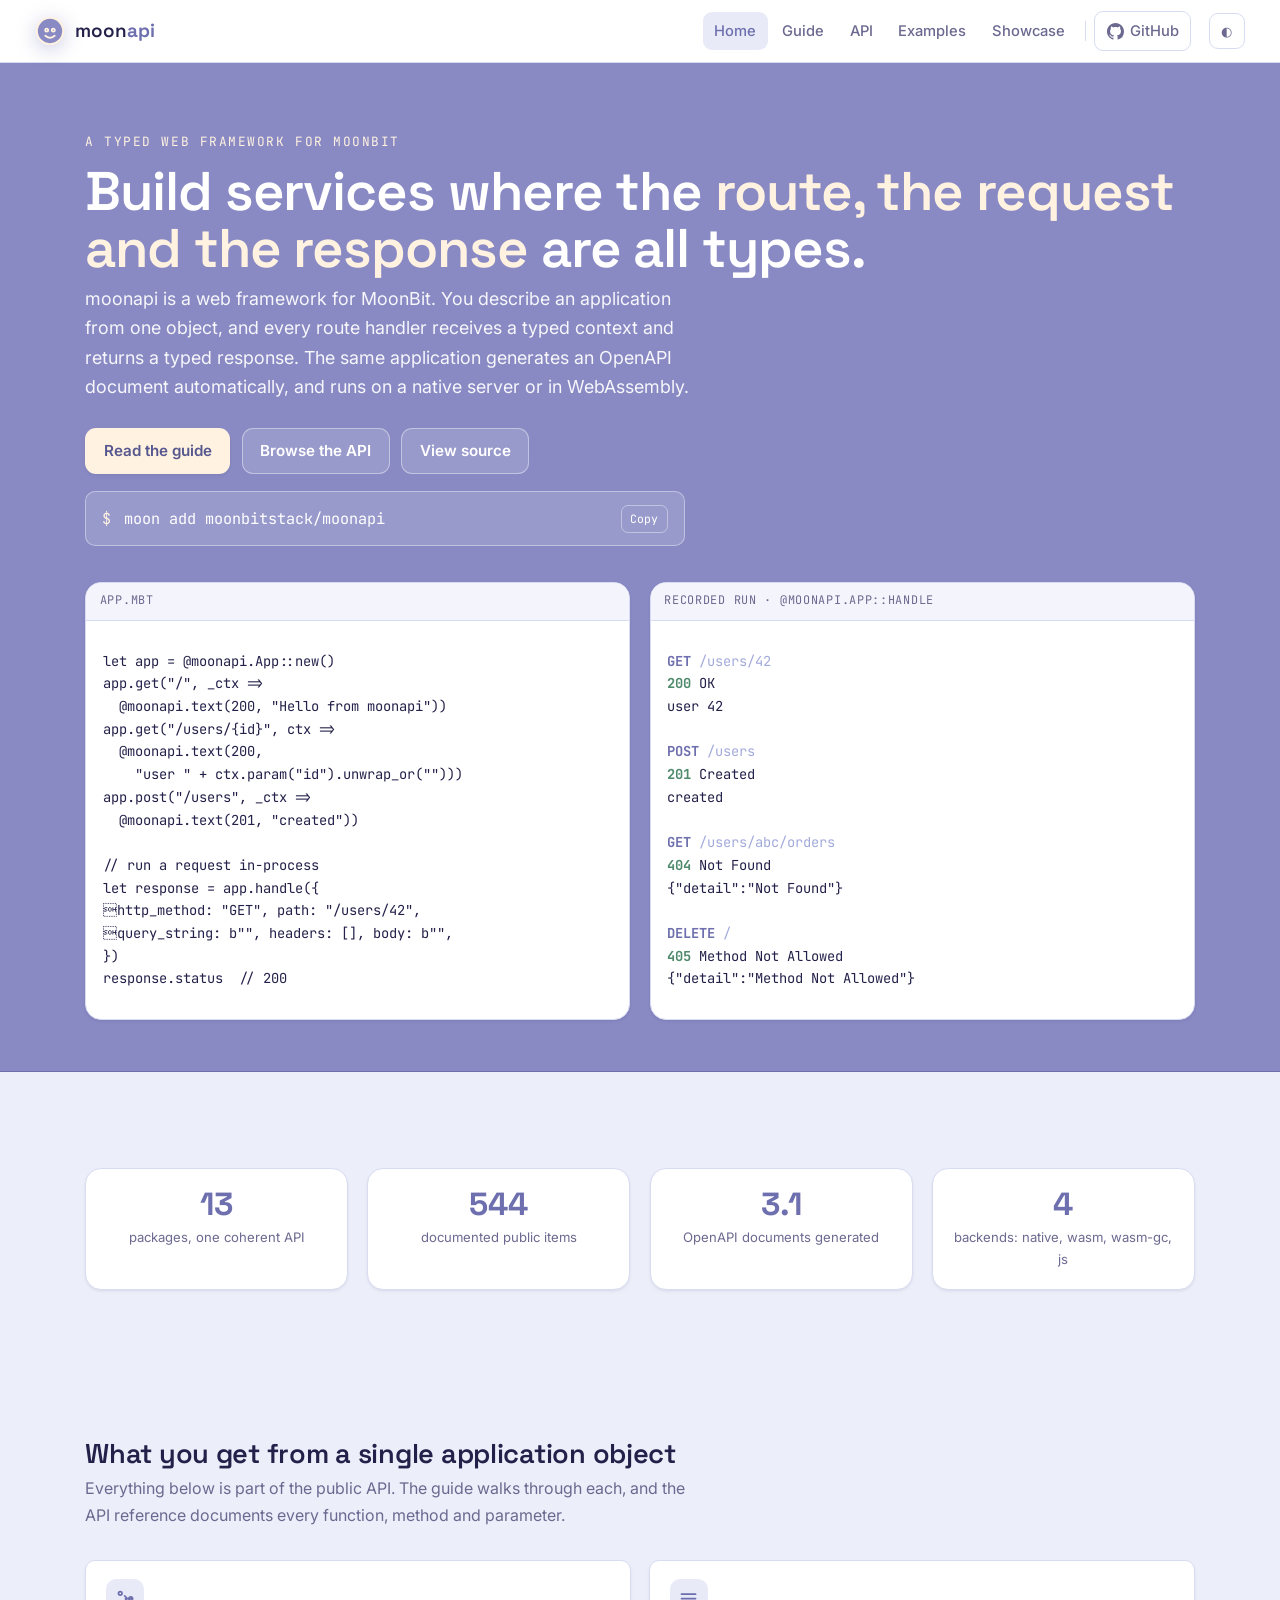
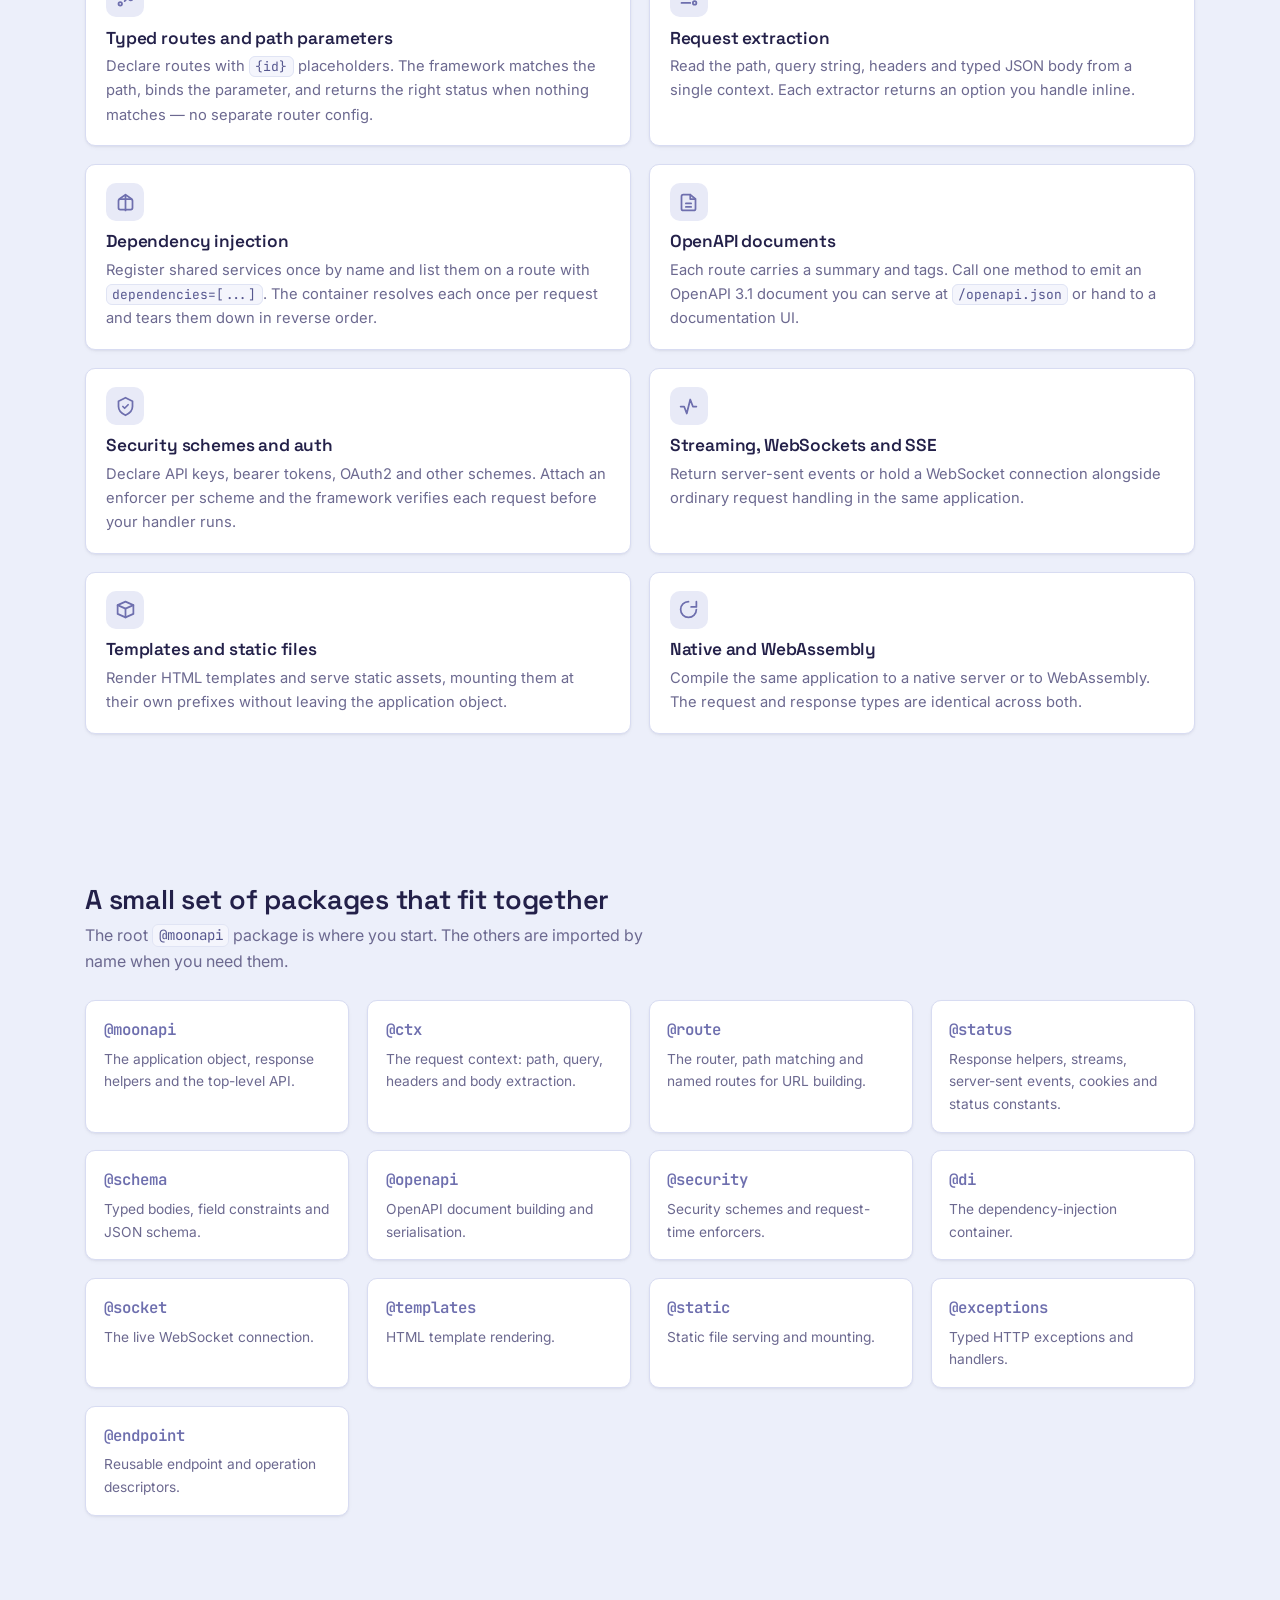
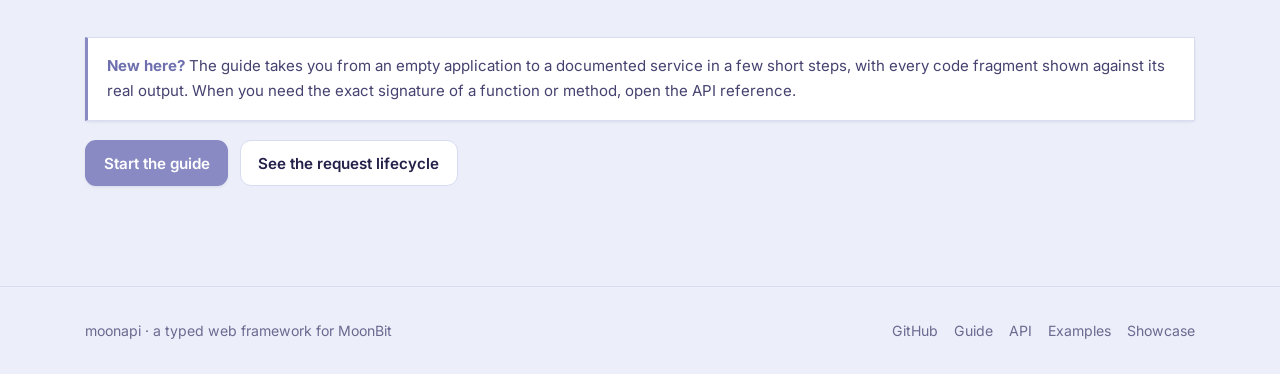
==== docs/index.html @ ed81ed93 "docs(moonapi): check doc examples as tests, fix the site and slim the README. Signed-off-by: Leo Che" ====
<!doctype html>
<html lang="en">
<head>
<meta charset="utf-8">
<meta name="viewport" content="width=device-width,initial-scale=1">
<title>moonapi — a typed web framework for MoonBit</title>
<meta name="description" content="moonapi is a typed web framework for MoonBit. Build services from a single application object, with typed routes, request extraction, dependency injection, OpenAPI documents and native or WebAssembly servers.">
<link rel="preconnect" href="https://fonts.googleapis.com">
<link rel="preconnect" href="https://fonts.gstatic.com" crossorigin>
<link href="https://fonts.googleapis.com/css2?family=Space+Grotesk:wght@400;500;600;700&family=Inter:wght@400;500;600&family=JetBrains+Mono:wght@400;500;600&display=swap" rel="stylesheet">
<link rel="stylesheet" href="assets/base.css">
<link rel="icon" type="image/svg+xml" href="assets/icon.svg">
</head>
<body>
<header class="topbar">
  <a class="brand" href="index.html">
    <svg class="mark" viewBox="0 0 32 32" fill="none" aria-hidden="true">
      <circle cx="16" cy="16" r="14" fill="#898AC4" stroke="#FFF2E0" stroke-width="2"/>
      <path d="M11 21c4 3 6 3 10 0M12.5 13.5a1.6 1.6 0 1 1 0 3.2 1.6 1.6 0 0 1 0-3.2Zm7 0a1.6 1.6 0 1 1 0 3.2 1.6 1.6 0 0 1 0-3.2Z" stroke="#FFF2E0" stroke-width="2" stroke-linecap="round"/>
    </svg>
    <span class="name">moon<b>api</b></span>
  </a>
  <nav class="nav"><a class="active" href="index.html">Home</a><a href="guide.html">Guide</a><a href="api.html">API</a><a href="examples.html">Examples</a><a href="showcase.html">Showcase</a><span class="sep"></span><a class="gh-link" href="https://github.com/moonbitstack/moonapi" target="_blank" rel="noopener" aria-label="GitHub repository"><svg viewBox="0 0 16 16" fill="currentColor" aria-hidden="true"><path d="M8 0C3.58 0 0 3.58 0 8c0 3.54 2.29 6.53 5.47 7.59.4.07.55-.17.55-.38 0-.19-.01-.82-.01-1.49-2.01.37-2.53-.49-2.69-.94-.09-.23-.48-.94-.82-1.13-.28-.15-.68-.52-.01-.53.63-.01 1.08.58 1.23.82.72 1.21 1.87.87 2.33.66.07-.52.28-.87.51-1.07-1.78-.2-3.64-.89-3.64-3.95 0-.87.31-1.59.82-2.15-.08-.2-.36-1.02.08-2.12 0 0 .67-.21 2.2.82.64-.18 1.32-.27 2-.27.68 0 1.36.09 2 .27 1.53-1.04 2.2-.82 2.2-.82.44 1.1.16 1.92.08 2.12.51.56.82 1.27.82 2.15 0 3.07-1.87 3.75-3.65 3.95.29.25.54.73.54 1.48 0 1.07-.01 1.93-.01 2.2 0 .21.15.46.55.38A8.01 8.01 0 0 0 16 8c0-4.42-3.58-8-8-8Z"></path></svg><span>GitHub</span></a></nav><button class="theme-btn" data-theme-toggle aria-label="Toggle theme">◐</button>
</header>

<!-- ===================== HERO ===================== -->
<section class="hero">
  <div class="hero-inner">
    <span class="eyebrow">A typed web framework for MoonBit</span>
    <h1>Build services where the <span class="grad">route, the request and the response</span> are all types.</h1>
    <p class="lede">moonapi is a web framework for MoonBit. You describe an application from one object, and every route handler receives a typed context and returns a typed response. The same application generates an OpenAPI document automatically, and runs on a native server or in WebAssembly.</p>
    <div class="hero-cta">
      <a class="btn btn-primary" href="guide.html">Read the guide</a>
      <a class="btn btn-ghost" href="api.html">Browse the API</a>
      <a class="btn btn-ghost" href="https://github.com/moonbitstack/moonapi" target="_blank" rel="noopener">View source</a>
    </div>

    <div class="install">
      <span class="pmt">$</span>
      <code>moon add moonbitstack/moonapi</code>
      <button class="copy" type="button">Copy</button>
    </div>

    <!-- two-pane recorded demo -->
    <div class="demo">
      <div class="pane">
        <div class="ph">app.mbt</div>
        <div class="codewrap">
<pre><code>let app = @moonapi.App::new()
app.get("/", _ctx =>
  @moonapi.text(200, "Hello from moonapi"))
app.get("/users/{id}", ctx =>
  @moonapi.text(200,
    "user " + ctx.param("id").unwrap_or("")))
app.post("/users", _ctx =>
  @moonapi.text(201, "created"))

// run a request in-process
let response = app.handle({
http_method: "GET", path: "/users/42",
query_string: b"", headers: [], body: b"",
})
response.status  // 200</code></pre>
        </div>
      </div>
      <div class="pane">
        <div class="ph">recorded run · @moonapi.App::handle</div>
        <div class="codewrap">
<pre><code><span class="reqline"><span class="m">GET</span> <span class="u">/users/42</span></span>
<span class="resline"><span class="s">200</span> OK</span>
user 42

<span class="reqline"><span class="m">POST</span> <span class="u">/users</span></span>
<span class="resline"><span class="s">201</span> Created</span>
created

<span class="reqline"><span class="m">GET</span> <span class="u">/users/abc/orders</span></span>
<span class="resline"><span class="s">404</span> Not Found</span>
{"detail":"Not Found"}

<span class="reqline"><span class="m">DELETE</span> <span class="u">/</span></span>
<span class="resline"><span class="s">405</span> Method Not Allowed</span>
{"detail":"Method Not Allowed"}</code></pre>
        </div>
      </div>
    </div>
  </div>
</section>

<!-- ===================== KEY NUMBERS ===================== -->
<section class="section">
  <div class="stats">
    <div class="stat"><div class="n">13</div><div class="l">packages, one coherent API</div></div>
    <div class="stat"><div class="n">544</div><div class="l">documented public items</div></div>
    <div class="stat"><div class="n">3.1</div><div class="l">OpenAPI documents generated</div></div>
    <div class="stat"><div class="n">4</div><div class="l">backends: native, wasm, wasm-gc, js</div></div>
  </div>
</section>

<!-- ===================== FEATURES ===================== -->
<section class="section">
  <h2>What you get from a single application object</h2>
  <p class="sub">Everything below is part of the public API. The guide walks through each, and the API reference documents every function, method and parameter.</p>
  <div class="features">
    <div class="card feature">
      <div class="ico"><svg viewBox="0 0 24 24" fill="none" stroke="currentColor" stroke-width="2" stroke-linecap="round" stroke-linejoin="round"><circle cx="6" cy="6" r="2"/><circle cx="6" cy="18" r="2"/><path d="M20 12h-8M14 12l-3-3M14 12l-3 3"/><circle cx="18" cy="12" r="2"/></svg></div>
      <h3>Typed routes and path parameters</h3>
      <p>Declare routes with <code>{id}</code> placeholders. The framework matches the path, binds the parameter, and returns the right status when nothing matches — no separate router config.</p>
    </div>
    <div class="card feature">
      <div class="ico"><svg viewBox="0 0 24 24" fill="none" stroke="currentColor" stroke-width="2" stroke-linecap="round" stroke-linejoin="round"><path d="M4 7h16M4 12h16M4 17h10"/><circle cx="19" cy="17" r="2"/></svg></div>
      <h3>Request extraction</h3>
      <p>Read the path, query string, headers and typed JSON body from a single context. Each extractor returns an option you handle inline.</p>
    </div>
    <div class="card feature">
      <div class="ico"><svg viewBox="0 0 24 24" fill="none" stroke="currentColor" stroke-width="2" stroke-linecap="round" stroke-linejoin="round"><path d="M12 3v18M5 8l7-5 7 5"/><rect x="4" y="8" width="16" height="12" rx="2"/></svg></div>
      <h3>Dependency injection</h3>
      <p>Register shared services once by name and list them on a route with <code>dependencies=[...]</code>. The container resolves each once per request and tears them down in reverse order.</p>
    </div>
    <div class="card feature">
      <div class="ico"><svg viewBox="0 0 24 24" fill="none" stroke="currentColor" stroke-width="2" stroke-linecap="round" stroke-linejoin="round"><path d="M14 3v5h5"/><path d="M14 3H6a2 2 0 0 0-2 2v14a2 2 0 0 0 2 2h12a2 2 0 0 0 2-2V8Z"/><path d="M9 13h6M9 17h6"/></svg></div>
      <h3>OpenAPI documents</h3>
      <p>Each route carries a summary and tags. Call one method to emit an OpenAPI 3.1 document you can serve at <code>/openapi.json</code> or hand to a documentation UI.</p>
    </div>
    <div class="card feature">
      <div class="ico"><svg viewBox="0 0 24 24" fill="none" stroke="currentColor" stroke-width="2" stroke-linecap="round" stroke-linejoin="round"><path d="M12 2 4 6v6c0 5 3.5 8 8 10 4.5-2 8-5 8-10V6Z"/><path d="m9 12 2 2 4-4"/></svg></div>
      <h3>Security schemes and auth</h3>
      <p>Declare API keys, bearer tokens, OAuth2 and other schemes. Attach an enforcer per scheme and the framework verifies each request before your handler runs.</p>
    </div>
    <div class="card feature">
      <div class="ico"><svg viewBox="0 0 24 24" fill="none" stroke="currentColor" stroke-width="2" stroke-linecap="round" stroke-linejoin="round"><path d="M3 12h4l3 8 4-16 3 8h4"/></svg></div>
      <h3>Streaming, WebSockets and SSE</h3>
      <p>Return server-sent events or hold a WebSocket connection alongside ordinary request handling in the same application.</p>
    </div>
    <div class="card feature">
      <div class="ico"><svg viewBox="0 0 24 24" fill="none" stroke="currentColor" stroke-width="2" stroke-linecap="round" stroke-linejoin="round"><path d="M3 7l9-4 9 4-9 4Z"/><path d="M3 7v10l9 4 9-4V7"/><path d="M12 11v10"/></svg></div>
      <h3>Templates and static files</h3>
      <p>Render HTML templates and serve static assets, mounting them at their own prefixes without leaving the application object.</p>
    </div>
    <div class="card feature">
      <div class="ico"><svg viewBox="0 0 24 24" fill="none" stroke="currentColor" stroke-width="2" stroke-linecap="round" stroke-linejoin="round"><path d="M21 12a9 9 0 1 1-9-9"/><path d="M21 3v6h-6"/></svg></div>
      <h3>Native and WebAssembly</h3>
      <p>Compile the same application to a native server or to WebAssembly. The request and response types are identical across both.</p>
    </div>
  </div>
</section>

<!-- ===================== PACKAGES ===================== -->
<section class="section">
  <h2>A small set of packages that fit together</h2>
  <p class="sub">The root <code>@moonapi</code> package is where you start. The others are imported by name when you need them.</p>
  <div class="pkg-grid">
    <a class="pkg-card" href="api.html#pkg-moonapi"><div class="n">@moonapi</div><div class="d">The application object, response helpers and the top-level API.</div></a>
    <a class="pkg-card" href="api.html#pkg-ctx"><div class="n">@ctx</div><div class="d">The request context: path, query, headers and body extraction.</div></a>
    <a class="pkg-card" href="api.html#pkg-route"><div class="n">@route</div><div class="d">The router, path matching and named routes for URL building.</div></a>
    <a class="pkg-card" href="api.html#pkg-status"><div class="n">@status</div><div class="d">Response helpers, streams, server-sent events, cookies and status constants.</div></a>
    <a class="pkg-card" href="api.html#pkg-schema"><div class="n">@schema</div><div class="d">Typed bodies, field constraints and JSON schema.</div></a>
    <a class="pkg-card" href="api.html#pkg-openapi"><div class="n">@openapi</div><div class="d">OpenAPI document building and serialisation.</div></a>
    <a class="pkg-card" href="api.html#pkg-security"><div class="n">@security</div><div class="d">Security schemes and request-time enforcers.</div></a>
    <a class="pkg-card" href="api.html#pkg-di"><div class="n">@di</div><div class="d">The dependency-injection container.</div></a>
    <a class="pkg-card" href="api.html#pkg-socket"><div class="n">@socket</div><div class="d">The live WebSocket connection.</div></a>
    <a class="pkg-card" href="api.html#pkg-templates"><div class="n">@templates</div><div class="d">HTML template rendering.</div></a>
    <a class="pkg-card" href="api.html#pkg-static"><div class="n">@static</div><div class="d">Static file serving and mounting.</div></a>
    <a class="pkg-card" href="api.html#pkg-exceptions"><div class="n">@exceptions</div><div class="d">Typed HTTP exceptions and handlers.</div></a>
    <a class="pkg-card" href="api.html#pkg-endpoint"><div class="n">@endpoint</div><div class="d">Reusable endpoint and operation descriptors.</div></a>
  </div>
</section>

<!-- ===================== GET STARTED ===================== -->
<section class="section">
  <div class="note">
    <b>New here?</b> The guide takes you from an empty application to a documented service in a few short steps, with every code fragment shown against its real output. When you need the exact signature of a function or method, open the API reference.
  </div>
  <div class="hero-cta" style="margin-top:1.2rem">
    <a class="btn btn-primary" href="guide.html">Start the guide</a>
    <a class="btn btn-ghost" href="showcase.html">See the request lifecycle</a>
  </div>
</section>

<footer class="site">
  <div class="foot">
    <span>moonapi · a typed web framework for MoonBit</span>
    <span class="grow"></span>
    <a href="https://github.com/moonbitstack/moonapi" target="_blank" rel="noopener">GitHub</a>
    <a href="guide.html">Guide</a>
    <a href="api.html">API</a>
    <a href="examples.html">Examples</a>
    <a href="showcase.html">Showcase</a>
  </div>
</footer>
<script src="assets/site.js"></script>
</body>
</html>
---- docs/assets/base.css ----
/* =========================================================================
   moonapi docs — design system
   Palette: iris #898AC4 (main) · periwinkle #A2AADB / #C0C9EE · cream #FFF2E0 (accent only)
   ========================================================================= */

:root {
  /* periwinkle / iris is the MAIN colour; cream is only an accent (点缀) */
  --paper:      #ECEFFA;   /* periwinkle-tinted page background */
  --paper-2:    #E2E7F6;   /* deeper periwinkle band */
  --panel:      #FFFFFF;   /* white card */
  --panel-2:    #F4F5FC;   /* sunken periwinkle-white */
  --ink:        #232049;   /* deep indigo ink */
  --ink-soft:   #454270;
  --muted:      #6C6990;
  --line:       #D8DCF2;   /* periwinkle hairline */
  --line-soft:  #E7EAF7;

  /* brand — MAIN colour family */
  --iris:       #898AC4;   /* main accent */
  --iris-strong:#6E6FAE;
  --iris-deep:  #56578F;
  --peri:       #A2AADB;   /* periwinkle */
  --peri-soft:  #C0C9EE;   /* light periwinkle */
  --cream:      #FFF2E0;   /* accent ONLY (点缀) */

  /* tints built from the brand */
  --iris-tint:  #E8EAF7;   /* faint iris wash */
  --peri-tint:  #EAEDF8;
  --ok:         #4E8A6B;
  --ok-tint:    #E7F0EA;

  /* code */
  --code-bg:    #F4F5FC;
  --code-ink:   #232049;
  --code-line:  #E0E4F4;

  --shadow-sm: 0 1px 2px rgba(43,39,64,.05), 0 2px 6px -3px rgba(43,39,64,.10);
  --shadow:    0 1px 2px rgba(43,39,64,.05), 0 12px 30px -16px rgba(43,39,64,.22);
  --shadow-lg: 0 24px 60px -28px rgba(43,39,64,.35);
  --radius:    16px;
  --radius-sm: 10px;
  --maxw:      1180px;

  --font-display: "Space Grotesk", "Inter", system-ui, sans-serif;
  --font-body:    "Inter", system-ui, -apple-system, "Segoe UI", Roboto, sans-serif;
  --font-mono:    "JetBrains Mono", ui-monospace, SFMono-Regular, Menlo, Consolas, monospace;
}

[data-theme="dark"] {
  --paper:      #16142A;
  --paper-2:    #1B1833;
  --panel:      #201D3A;
  --panel-2:    #18152E;
  --ink:        #ECE9FB;
  --ink-soft:   #C9C4E6;
  --muted:      #9A95BE;
  --line:       #322D52;
  --line-soft:  #282343;

  --iris:       #A6A8E4;
  --iris-strong:#B7B9EC;
  --iris-deep:  #898AC4;
  --peri:       #8893CC;
  --peri-soft:  #6E78AE;
  --cream:      #FFF2E0;

  --iris-tint:  #2A2750;
  --peri-tint:  #242146;
  --ok:         #7FBF98;
  --ok-tint:    #1E2A24;

  --code-bg:    #191630;
  --code-ink:   #E6E2FB;
  --code-line:  #2C2850;

  --shadow-sm: 0 1px 2px rgba(0,0,0,.4), 0 2px 6px -3px rgba(0,0,0,.5);
  --shadow:    0 1px 2px rgba(0,0,0,.4), 0 16px 40px -18px rgba(0,0,0,.7);
  --shadow-lg: 0 28px 70px -30px rgba(0,0,0,.8);
}

/* ---- reset ---- */
*, *::before, *::after { box-sizing: border-box; }
html { scroll-behavior: smooth; }
@media (prefers-reduced-motion: reduce) {
  html { scroll-behavior: auto; }
  *, *::before, *::after { animation-duration: .001ms !important; transition-duration: .001ms !important; }
}
body {
  margin: 0;
  background: var(--paper);
  color: var(--ink);
  font-family: var(--font-body);
  font-size: 16px;
  line-height: 1.65;
  -webkit-font-smoothing: antialiased;
  text-rendering: optimizeLegibility;
}
/* page background comes directly from --paper (periwinkle); no overlay */
h1, h2, h3, h4 { font-family: var(--font-display); font-weight: 600; line-height: 1.15; color: var(--ink); letter-spacing: -.01em; }
a { color: var(--iris-strong); text-decoration: none; }
a:hover { text-decoration: underline; }
p { margin: 0 0 1rem; }
img, svg { max-width: 100%; }

/* ---- scrollbar ----
   The standard properties sit behind @supports: Chrome drops its
   ::-webkit-scrollbar styling once it sees scrollbar-color. */
::-webkit-scrollbar { width: 12px; height: 12px; }
::-webkit-scrollbar-track { background: transparent; }
::-webkit-scrollbar-thumb {
  background: color-mix(in oklab, var(--iris) 60%, var(--paper));
  border: 3px solid transparent;
  background-clip: padding-box;
  border-radius: 999px;
}
::-webkit-scrollbar-thumb:hover { background: var(--iris); background-clip: padding-box; border: 3px solid transparent; }
@supports not selector(::-webkit-scrollbar) {
  * { scrollbar-width: thin; scrollbar-color: var(--iris) transparent; }
}

/* ---- top nav ---- */
.topbar {
  position: sticky; top: 0; z-index: 50;
  display: flex; align-items: center; gap: 1.1rem;
  padding: .7rem clamp(1rem, 4vw, 2.2rem);
  background: var(--panel);
  border-bottom: 1px solid var(--line);
}
.brand { display: flex; align-items: center; gap: .6rem; font-family: var(--font-display); font-weight: 600; font-size: 1.18rem; color: var(--ink); }
.brand:hover { text-decoration: none; }
.brand .mark { width: 30px; height: 30px; flex: none; filter: drop-shadow(0 4px 10px color-mix(in oklab, var(--iris) 45%, transparent)); }
.brand .name b { color: var(--iris-strong); font-weight: 700; }
.nav { display: flex; align-items: center; gap: .2rem; margin-left: auto; }
.nav a {
  color: var(--muted); font-size: .92rem; font-weight: 500;
  padding: .42rem .7rem; border-radius: 9px;
}
.nav a:hover { background: var(--iris-tint); color: var(--ink); text-decoration: none; }
.nav a.active { color: var(--iris-strong); background: var(--iris-tint); }
.nav .sep { width: 1px; height: 20px; background: var(--line); margin: 0 .35rem; }
.gh-link {
  display: inline-flex; align-items: center; gap: .4rem;
  border: 1px solid var(--line); border-radius: 9px;
  padding: .38rem .6rem; color: var(--ink-soft); font-size: .85rem; font-weight: 500;
}
.gh-link:hover { border-color: var(--iris); color: var(--iris-strong); text-decoration: none; background: var(--iris-tint); }
.gh-link svg { width: 17px; height: 17px; }
.theme-btn {
  border: 1px solid var(--line); background: transparent; color: var(--muted);
  width: 36px; height: 36px; border-radius: 9px; cursor: pointer; display: grid; place-items: center;
}
.theme-btn:hover { border-color: var(--iris); color: var(--iris-strong); }
.nav-toggle { display: none; }

/* ---- layout for doc pages ---- */
.layout { display: grid; grid-template-columns: 248px minmax(0, 1fr); max-width: var(--maxw); margin: 0 auto; }
.sidebar {
  position: sticky; top: 57px; align-self: start; height: calc(100vh - 57px);
  overflow-y: auto; padding: 1.6rem 1rem 3rem; border-right: 1px solid var(--line);
}
.sidebar h4 { font-size: .72rem; text-transform: uppercase; letter-spacing: .12em; color: var(--muted); margin: 1.3rem 0 .5rem; font-family: var(--font-body); font-weight: 600; }
.sidebar h4:first-child { margin-top: 0; }
.sidebar a { display: block; color: var(--ink-soft); font-size: .9rem; padding: .3rem .6rem; border-radius: 0 8px 8px 0; border-left: 2px solid transparent; }
.sidebar a:hover { background: var(--iris-tint); text-decoration: none; color: var(--ink); }
.sidebar a.active { color: var(--iris-strong); background: var(--iris-tint); border-left-color: var(--iris); font-weight: 600; }
.content { padding: 3.2rem clamp(1.2rem, 4vw, 3rem) 7rem; min-width: 0; }
.content > article { max-width: 860px; }

/* ---- generic blocks ---- */
.lead { font-size: 1.12rem; color: var(--ink-soft); max-width: 64ch; }
.kicker { display: inline-block; font-family: var(--font-mono); font-size: .78rem; letter-spacing: .08em; text-transform: uppercase; color: var(--iris-strong); background: var(--iris-tint); padding: .2rem .6rem; border-radius: 999px; margin-bottom: .8rem; }

.btn {
  display: inline-flex; align-items: center; gap: .5rem;
  font: inherit; font-weight: 600; font-size: .95rem;
  padding: .6rem 1.1rem; border-radius: 11px; cursor: pointer;
  border: 1px solid transparent; text-decoration: none;
}
.btn-primary { background: var(--iris); color: #fff; box-shadow: var(--shadow-sm); }
.btn-primary:hover { background: var(--iris-strong); text-decoration: none; color: #fff; }
.btn-ghost { background: var(--panel); color: var(--ink); border-color: var(--line); }
.btn-ghost:hover { border-color: var(--iris); color: var(--iris-strong); text-decoration: none; }

.card {
  background: var(--panel); border: 1px solid var(--line);
  border-radius: var(--radius); padding: 1.3rem 1.4rem;
  box-shadow: var(--shadow-sm);
}
.card h3 { margin: .2rem 0 .5rem; font-size: 1.15rem; }
.card p { color: var(--muted); margin: 0; font-size: .95rem; }

/* ---- code ---- */
pre, code, .mono { font-family: var(--font-mono); }
:not(pre) > code {
  background: var(--code-bg); color: var(--iris-deep);
  padding: .1em .4em; border-radius: 6px; font-size: .88em;
  border: 1px solid var(--code-line);
}
pre {
  background: var(--code-bg); color: var(--code-ink);
  border: 1px solid var(--code-line);
  border-radius: var(--radius-sm);
  padding: .95rem 1.05rem;
  font-size: .86rem; line-height: 1.65;
  overflow-x: auto;            /* never wrap: horizontal scroll */
  white-space: pre;
  tab-size: 2;
}
pre code { background: none; border: none; padding: 0; color: inherit; font-size: inherit; }
.codewrap { position: relative; }
.copy {
  position: absolute; top: .5rem; right: .5rem;
  background: var(--panel); border: 1px solid var(--line); color: var(--muted);
  font: inherit; font-size: .72rem; padding: .2rem .55rem; border-radius: 7px; cursor: pointer;
}
.copy:hover { border-color: var(--iris); color: var(--iris-strong); }
.copy.ok { color: var(--ok); border-color: var(--ok); }

/* token colours */
.tok-kw { color: var(--iris-strong); font-weight: 600; }
.tok-ty  { color: var(--iris-deep); }
.tok-fn  { color: #B5708C; }
.tok-str { color: var(--ok); }
.tok-com { color: var(--muted); font-style: italic; }
.tok-num { color: #C08A3E; }
.tok-punc{ color: var(--muted); }

/* wide-char grapheme clusters (CJK / emoji) get a fixed display width so
   trailing-comment alignment survives proportional fallback fonts */
.gc { display: inline-block; text-align: center; }
.gc.w2 { width: 2ch; }
.gc.w1 { width: 1ch; }

/* ---- terminal / request-response demo ---- */
.term {
  background: #1d1b2e; border-radius: var(--radius-sm); overflow: hidden;
  box-shadow: var(--shadow); border: 1px solid #2c2945;
  font-family: var(--font-mono); font-size: .84rem;
}
.term-bar { display: flex; align-items: center; gap: .5rem; padding: .55rem .8rem; background: #25223c; border-bottom: 1px solid #322e52; }
.term-bar .dot { width: 11px; height: 11px; border-radius: 50%; }
.term-bar .dot.r { background: #ff5f57; } .term-bar .dot.y { background: #febc2e; } .term-bar .dot.g { background: #28c840; }
.term-bar .title { color: #b9b4d6; font-size: .76rem; margin-left: .4rem; }
.term-tabs { display: flex; gap: .25rem; margin-left: auto; }
.term-tabs button {
  background: transparent; border: 1px solid transparent; color: #9a95be;
  font: inherit; font-size: .74rem; padding: .18rem .6rem; border-radius: 7px; cursor: pointer;
}
.term-tabs button.active { background: #322e52; color: #fff; }
.term-body { padding: .9rem 1rem; color: #e6e2fb; white-space: pre; overflow-x: auto; line-height: 1.6; }
.term-body .muted { color: #8b86ad; }
.term-body .ok { color: #7FBF98; }
.term-body .accent { color: #A6A8E4; }
.term-body .str { color: #d8b08a; }

/* ---- key numbers ---- */
.stats { display: grid; grid-template-columns: repeat(4, 1fr); gap: 1.2rem; margin: 2.8rem 0; }
.stat { background: var(--panel); border: 1px solid var(--line); border-radius: var(--radius); padding: 1.2rem 1.1rem; text-align: center; box-shadow: var(--shadow-sm); }
.stat .n { font-family: var(--font-display); font-weight: 700; font-size: 2rem; color: var(--iris-strong); line-height: 1; }
.stat .l { color: var(--muted); font-size: .82rem; margin-top: .4rem; }

/* ---- feature grid ---- */
.features { display: grid; grid-template-columns: repeat(2, 1fr); gap: 1.1rem; margin: 2rem 0 3rem; }
.feature { position: relative; overflow: hidden; background: var(--panel); border: 1px solid var(--line); border-radius: var(--radius-sm); padding: 1.15rem 1.25rem; box-shadow: var(--shadow-sm); transition: border-color .2s, transform .2s; }
.feature:hover { border-color: var(--iris); transform: translateY(-2px); }
.feature .ico { width: 38px; height: 38px; border-radius: 10px; display: grid; place-items: center; background: var(--iris-tint); color: var(--iris-strong); margin-bottom: .7rem; }
.feature .ico svg { width: 21px; height: 21px; }
.feature h3 { font-size: 1.08rem; margin: 0 0 .35rem; }
.feature p { color: var(--muted); font-size: .92rem; margin: 0; }

/* ---- generic section heading on home ---- */
.section { max-width: var(--maxw); margin: 0 auto; padding: 3.2rem clamp(1rem, 4vw, 2.2rem); }
.section h2 { font-size: 1.7rem; margin: 0 0 .4rem; }
.section .sub { color: var(--muted); max-width: 60ch; margin: 0 0 1.4rem; }

/* ---- vertical rhythm: breathing room between stacked blocks ---- */
.section > * + *,
.content > * + * { margin-top: 1.4rem; }
.section > h2 { margin-top: 2.8rem; }
.section > h2:first-child { margin-top: 0; }
.section > h3 { margin-top: 2rem; }
/* keep key containers airy (override the blanket above where needed) */
.section > .stats    { margin-top: 2.8rem; }
.section > .features { margin-top: 2rem; }
.section > .pkg-grid { margin-top: 1.6rem; }
.section > .ex-grid  { margin-top: 1.4rem; }
.section > .demo     { margin-top: 2.2rem; }
.section > .stage    { margin-top: 1.6rem; }

/* ---- callout ---- */
/* Fresh, light callout: crisp right angles, thin iris left accent, airy white panel. */
.note {
  position: relative;
  border: 1px solid var(--line);
  border-left: 3px solid var(--iris);
  background: var(--panel);
  border-radius: 0;
  padding: 1rem 1.2rem;
  margin: 1.2rem 0;
  color: var(--ink-soft);
  font-size: .94rem;
  box-shadow: var(--shadow-sm);
}
.note b { color: var(--iris-strong); }

/* ---- footer ---- */
footer.site { border-top: 1px solid var(--line); margin-top: 3rem; }
.foot { max-width: var(--maxw); margin: 0 auto; padding: 2rem clamp(1rem, 4vw, 2.2rem); display: flex; flex-wrap: wrap; gap: 1rem; align-items: center; color: var(--muted); font-size: .88rem; }
.foot a { color: var(--muted); } .foot a:hover { color: var(--iris-strong); }
.foot .grow { margin-left: auto; }

/* =========================================================================
   API reference page
   ========================================================================= */
.pkg-section { scroll-margin-top: 64px; padding-top: 2.2rem; margin-top: 2.2rem; border-top: 1px solid var(--line); }
.pkg-section:first-of-type { border-top: none; margin-top: 0; }
.pkg-section > h2 { font-family: var(--font-display); font-size: 1.5rem; margin: 0 0 .15rem; }
.pkg-section > h2 .at { color: var(--iris); }
.pkg-desc { color: var(--muted); max-width: 72ch; margin: .25rem 0 1.4rem; }
.api-item { background: var(--panel); border: 1px solid var(--line); border-radius: var(--radius-sm); padding: 1rem 1.2rem; margin: 1rem 0; box-shadow: var(--shadow-sm); scroll-margin-top: 64px; }
.api-item:hover { border-color: color-mix(in oklab, var(--iris) 45%, var(--line)); }
.api-item .kind { display: inline-block; font-size: .64rem; font-weight: 700; text-transform: uppercase; letter-spacing: .08em; border-radius: 6px; padding: .12rem .5rem; margin-bottom: .5rem; }
.kind-fn    { color: #3f8f63; background: color-mix(in oklab, #5C8A6E 16%, transparent); border: 1px solid color-mix(in oklab, #5C8A6E 34%, transparent); }
.kind-struct{ color: var(--iris-strong); background: var(--iris-tint); border: 1px solid color-mix(in oklab, var(--iris) 34%, transparent); }
.kind-enum  { color: #B5708C; background: color-mix(in oklab, #B5708C 14%, transparent); border: 1px solid color-mix(in oklab, #B5708C 32%, transparent); }
.kind-type  { color: #2E8BA0; background: color-mix(in oklab, #2E8BA0 14%, transparent); border: 1px solid color-mix(in oklab, #2E8BA0 32%, transparent); }
.kind-let   { color: #6E6FAE; background: color-mix(in oklab, var(--iris) 14%, transparent); border: 1px solid color-mix(in oklab, var(--iris) 32%, transparent); }
.api-item .sig { font-size: .86rem; margin: 0 0 .5rem; }
.api-item .doc { color: var(--ink-soft); max-width: 76ch; margin: 0; font-size: .94rem; }
.api-item .doc code { background: var(--code-bg); color: var(--iris-deep); padding: .06rem .35rem; border-radius: 5px; font-size: .88em; border: 1px solid var(--code-line); }
.member { margin: .55rem 0 0; padding-left: .9rem; border-left: 2px solid var(--line-soft); }
.member .sig { font-size: .82rem; margin: 0 0 .3rem; }
.member .doc { font-size: .9rem; }
.variants { list-style: none; padding: 0; margin: .4rem 0 0; display: flex; flex-wrap: wrap; gap: .4rem; }
.variants li { background: var(--panel-2); border: 1px solid var(--line); border-radius: 8px; padding: .25rem .6rem; font-family: var(--font-mono); font-size: .82rem; color: var(--ink-soft); }
.variants li small { color: var(--muted); margin-left: .4rem; font-family: var(--font-body); }

/* group headings inside a package */
.grp { font-family: var(--font-mono); font-size: .76rem; text-transform: uppercase; letter-spacing: .1em; color: var(--muted); margin: 2rem 0 .5rem; padding-bottom: .3rem; border-bottom: 1px dashed var(--line); }
.grp:first-of-type { margin-top: .8rem; }

/* parameter & field tables */
.params { width: 100%; border-collapse: collapse; margin: .5rem 0 .2rem; font-size: .86rem; }
.params th { text-align: left; font-weight: 600; color: var(--muted); font-size: .72rem; text-transform: uppercase; letter-spacing: .06em; padding: .35rem .6rem; border-bottom: 1px solid var(--line); }
.params td { padding: .4rem .6rem; border-bottom: 1px solid var(--line-soft); vertical-align: top; }
.params td.pname { font-family: var(--font-mono); font-weight: 600; color: var(--ink); white-space: nowrap; }
.params td.pname.opt { color: var(--muted); font-weight: 500; }
.params td .mut { color: var(--muted); font-style: italic; font-size: .72rem; margin-left: .3rem; }
.params code { background: var(--code-bg); color: var(--iris-deep); padding: .1rem .4rem; border-radius: 5px; font-size: .92em; border: 1px solid var(--code-line); }
.returns { font-size: .85rem; color: var(--ink-soft); margin: .4rem 0 0; }
.returns code { background: var(--code-bg); color: var(--iris-deep); padding: .08rem .4rem; border-radius: 5px; border: 1px solid var(--code-line); }

/* example blocks lifted from /// comments */
.codewrap.ex { margin: .7rem 0 .2rem; }
.codewrap.ex::before { content: "Example"; display: block; font-family: var(--font-mono); font-size: .68rem; text-transform: uppercase; letter-spacing: .1em; color: var(--iris-strong); margin: 0 0 .3rem; }
.codewrap.ex pre { background: color-mix(in oklab, var(--iris-tint) 55%, var(--code-bg)); border-color: color-mix(in oklab, var(--iris) 30%, var(--line)); }
.codewrap.ex pre code { color: var(--ink); }

/* sidebar package index */
.side-nav { display: flex; flex-direction: column; gap: .05rem; }
.side-nav a { display: flex; align-items: center; gap: .35rem; color: var(--ink-soft); font-size: .9rem; padding: .32rem .55rem; border-radius: 0 8px 8px 0; border-left: 2px solid transparent; font-family: var(--font-mono); }
.side-nav a .at { color: var(--iris); opacity: .7; }
.side-nav a .cnt { margin-left: auto; font-size: .72rem; color: var(--muted); background: var(--panel-2); border: 1px solid var(--line); border-radius: 999px; padding: 0 .45rem; }
.side-nav a:hover { background: var(--iris-tint); color: var(--ink); text-decoration: none; }
.side-nav a.active { color: var(--iris-strong); background: var(--iris-tint); border-left-color: var(--iris); font-weight: 600; }
.side-nav a.active .cnt { color: var(--iris-strong); }

/* ---- showcase page ---- */
.stage { background: var(--panel); border: 1px solid var(--line); border-radius: var(--radius); padding: 1.4rem; box-shadow: var(--shadow); }
.flow { display: flex; flex-wrap: wrap; align-items: stretch; gap: .6rem; margin: 1.6rem 0; }
.node {
  flex: 1 1 130px; min-width: 120px;
  background: var(--panel-2); border: 1px solid var(--line); border-radius: 12px;
  padding: .8rem .9rem; position: relative; transition: all .25s ease;
}
.node .step { font-family: var(--font-mono); font-size: .68rem; color: var(--muted); text-transform: uppercase; letter-spacing: .08em; }
.node .name { font-weight: 600; font-size: .96rem; margin-top: .15rem; }
.node .arrow { position: absolute; right: -.55rem; top: 50%; transform: translateY(-50%); color: var(--iris); font-size: 1.1rem; z-index: 2; }
.node.active { background: var(--iris); border-color: var(--iris-strong); color: #fff; box-shadow: var(--shadow); }
.node.active .step, .node.active .arrow { color: rgba(255,255,255,.8); }
.node.done { background: var(--ok-tint); border-color: color-mix(in oklab, var(--ok) 40%, transparent); }
.node.done .name { color: var(--ok); }
.chips { display: flex; flex-wrap: wrap; gap: .45rem; margin: .6rem 0; }
.chip { cursor: pointer; font-family: var(--font-mono); font-size: .82rem; background: var(--panel-2); border: 1px solid var(--line); border-radius: 999px; padding: .3rem .8rem; color: var(--ink-soft); }
.chip:hover { border-color: var(--iris); color: var(--iris-strong); }
.chip.active { background: var(--iris); border-color: var(--iris); color: #fff; }
.kv { font-family: var(--font-mono); font-size: .85rem; background: var(--code-bg); border: 1px solid var(--code-line); border-radius: var(--radius-sm); padding: .8rem 1rem; overflow-x: auto; white-space: pre; }

/* =========================================================================
   responsive
   ========================================================================= */
@media (width <= 860px) {
  .layout { grid-template-columns: 1fr; }
  .sidebar {
    position: static; height: auto; border-right: none; border-bottom: 1px solid var(--line);
    display: none;
  }
  .sidebar.open { display: block; }
  .nav-toggle { display: grid; place-items: center; margin-left: auto; width: 38px; height: 38px; border: 1px solid var(--line); background: transparent; border-radius: 9px; color: var(--ink); cursor: pointer; }
  .nav { display: none; }
  .nav.show { display: flex; flex-wrap: wrap; width: 100%; order: 3; }
  .nav .sep { display: none; }
  .stats { grid-template-columns: repeat(2, 1fr); }
  .features { grid-template-columns: 1fr; }
  .content { padding: 1.8rem 1.1rem 5rem; }
  .section { padding: 2.4rem 1.1rem; }
}
@media (width <= 520px) {
  .stats { grid-template-columns: 1fr 1fr; }
  .params { display: block; overflow-x: auto; }
  .api-item :not(pre) > code { overflow-wrap: anywhere; }
}

/* =========================================================================
   Home / landing page
   ========================================================================= */
.hero { position: relative; overflow: hidden; background: var(--iris); border-bottom: 1px solid var(--iris-strong); }
.hero-inner { position: relative; z-index: 1; max-width: var(--maxw); margin: 0 auto; padding: 4rem clamp(1rem, 4vw, 2.2rem) 3.2rem; }
.hero .eyebrow { font-family: var(--font-mono); font-size: .8rem; letter-spacing: .12em; text-transform: uppercase; color: var(--cream); }
.hero h1 { font-size: clamp(2.1rem, 5vw, 3.4rem); line-height: 1.05; margin: .6rem 0 .4rem; letter-spacing: -.02em; color: #fff; }
.hero h1 .grad { color: var(--cream); }
.hero p.lede { font-size: 1.12rem; color: rgba(255,255,255,.92); max-width: 56ch; margin: 0 0 1.6rem; }
.hero-cta { display: flex; flex-wrap: wrap; gap: .7rem; }

/* hero sits on the iris surface, so its controls invert */
.hero .hero-cta .btn-primary { background: var(--cream); color: var(--iris-deep); }
.hero .hero-cta .btn-primary:hover { background: #fff; color: var(--iris-deep); text-decoration: none; }
.hero .hero-cta .btn-ghost { background: rgba(255,255,255,.14); color: #fff; border-color: rgba(255,255,255,.4); }
.hero .hero-cta .btn-ghost:hover { background: rgba(255,255,255,.24); color: #fff; text-decoration: none; }
.hero .install { background: rgba(255,255,255,.14); border-color: rgba(255,255,255,.38); color: #fff; }
.hero .install .pmt { color: var(--cream); }
.hero .install code { color: #fff; }
.hero .install .copy { background: transparent; color: #fff; border-color: rgba(255,255,255,.4); }
.hero .install .copy:hover { background: rgba(255,255,255,.2); }

/* keep the hero readable in the dark theme (deep periwinkle, not light) */
[data-theme="dark"] .hero { background: #4E4F8A; border-bottom-color: #3C3D73; }
[data-theme="dark"] .hero h1, [data-theme="dark"] .hero p.lede { color: #fff; }
[data-theme="dark"] .hero h1 .grad,
[data-theme="dark"] .hero .eyebrow,
[data-theme="dark"] .hero .install .pmt { color: var(--cream); }
[data-theme="dark"] .hero .hero-cta .btn-primary { background: var(--cream); color: #3C3D73; }
[data-theme="dark"] .hero .hero-cta .btn-primary:hover { background: #fff; color: #3C3D73; }

/* two-pane demo: code on the left, request/response on the right */
.demo { display: grid; grid-template-columns: 1fr 1fr; gap: 1.2rem; margin: 2.2rem 0 0; }
.demo .pane { background: var(--panel); border: 1px solid var(--line); border-radius: var(--radius); overflow: hidden; box-shadow: var(--shadow-sm); }
.demo .pane .ph { padding: .55rem .85rem; font-family: var(--font-mono); font-size: .74rem; letter-spacing: .06em; text-transform: uppercase; color: var(--muted); border-bottom: 1px solid var(--line); background: var(--panel-2); }
.demo pre { border: none; border-radius: 0; box-shadow: none; background: var(--panel); }
.reqline { color: var(--ink-soft); }
.reqline .m { color: var(--iris-strong); font-weight: 700; }
.reqline .u { color: var(--peri); }
.resline .s { color: var(--ok); font-weight: 700; }
.mutedline { color: var(--muted); }

/* package grid on home */
.pkg-grid { display: grid; grid-template-columns: repeat(auto-fill, minmax(220px, 1fr)); gap: 1.1rem; margin-top: 1.6rem; }
.pkg-card { display: block; background: var(--panel); border: 1px solid var(--line); border-radius: var(--radius-sm); padding: 1rem 1.1rem; box-shadow: var(--shadow-sm); transition: border-color .2s, transform .2s; }
.pkg-card:hover { border-color: var(--iris); text-decoration: none; transform: translateY(-2px); }
.pkg-card .n { font-family: var(--font-mono); font-weight: 600; color: var(--iris-strong); font-size: .98rem; }
.pkg-card .d { color: var(--muted); font-size: .86rem; margin-top: .3rem; }

/* install bar */
.install { margin-top: 1.1rem; display: flex; align-items: center; gap: .8rem; background: var(--code-bg); border: 1px solid var(--code-line); border-radius: var(--radius-sm); padding: .8rem 1rem; font-family: var(--font-mono); font-size: .95rem; max-width: 600px; }
.install .pmt { color: var(--iris-strong); }
.install code { color: var(--ink); flex: 1; min-width: 0; overflow-x: auto; white-space: nowrap; background: none; border: none; padding: 0; font-size: inherit; }
.install + .hero-cta { margin-top: 1.1rem; }
.install .copy { position: static; }

/* ============================ EXAMPLES GALLERY ============================ */
.ex-group { scroll-margin-top: 84px; }
.ex-grid {
  display: grid;
  grid-template-columns: repeat(auto-fill, minmax(min(100%, 350px), 1fr));
  gap: 1.3rem;
  margin-top: 1.4rem;
}
.ex-card {
  display: flex;
  flex-direction: column;
  gap: .55rem;
  background: var(--panel);
  border: 1px solid var(--line);
  border-radius: var(--radius-sm);
  padding: 1rem 1.1rem 1.15rem;
  box-shadow: var(--shadow-sm);
  transition: border-color .2s, transform .2s, box-shadow .2s;
}
.ex-card:hover { border-color: var(--iris); transform: translateY(-2px); box-shadow: var(--shadow); }
.ex-card .tag {
  font: 600 .7rem/1 var(--font-mono);
  letter-spacing: .03em;
  color: var(--iris-strong);
  text-transform: none;
}
.ex-card h3 { margin: 0; font: 600 1.05rem/1.3 var(--font-display); color: var(--ink); }
.ex-card p { margin: 0; color: var(--muted); font-size: .9rem; line-height: 1.5; }
.ex-card .codewrap { margin: .15rem 0 0; }
.ex-card .src {
  margin-top: .15rem;
  font: 600 .82rem/1 var(--font-body);
  color: var(--iris-strong);
  text-decoration: none;
}
.ex-card .src:hover { text-decoration: underline; color: var(--iris-deep); }

@media (width <= 860px) {
  .demo { grid-template-columns: 1fr; }
  .hero-inner { padding-top: 2.6rem; }
}
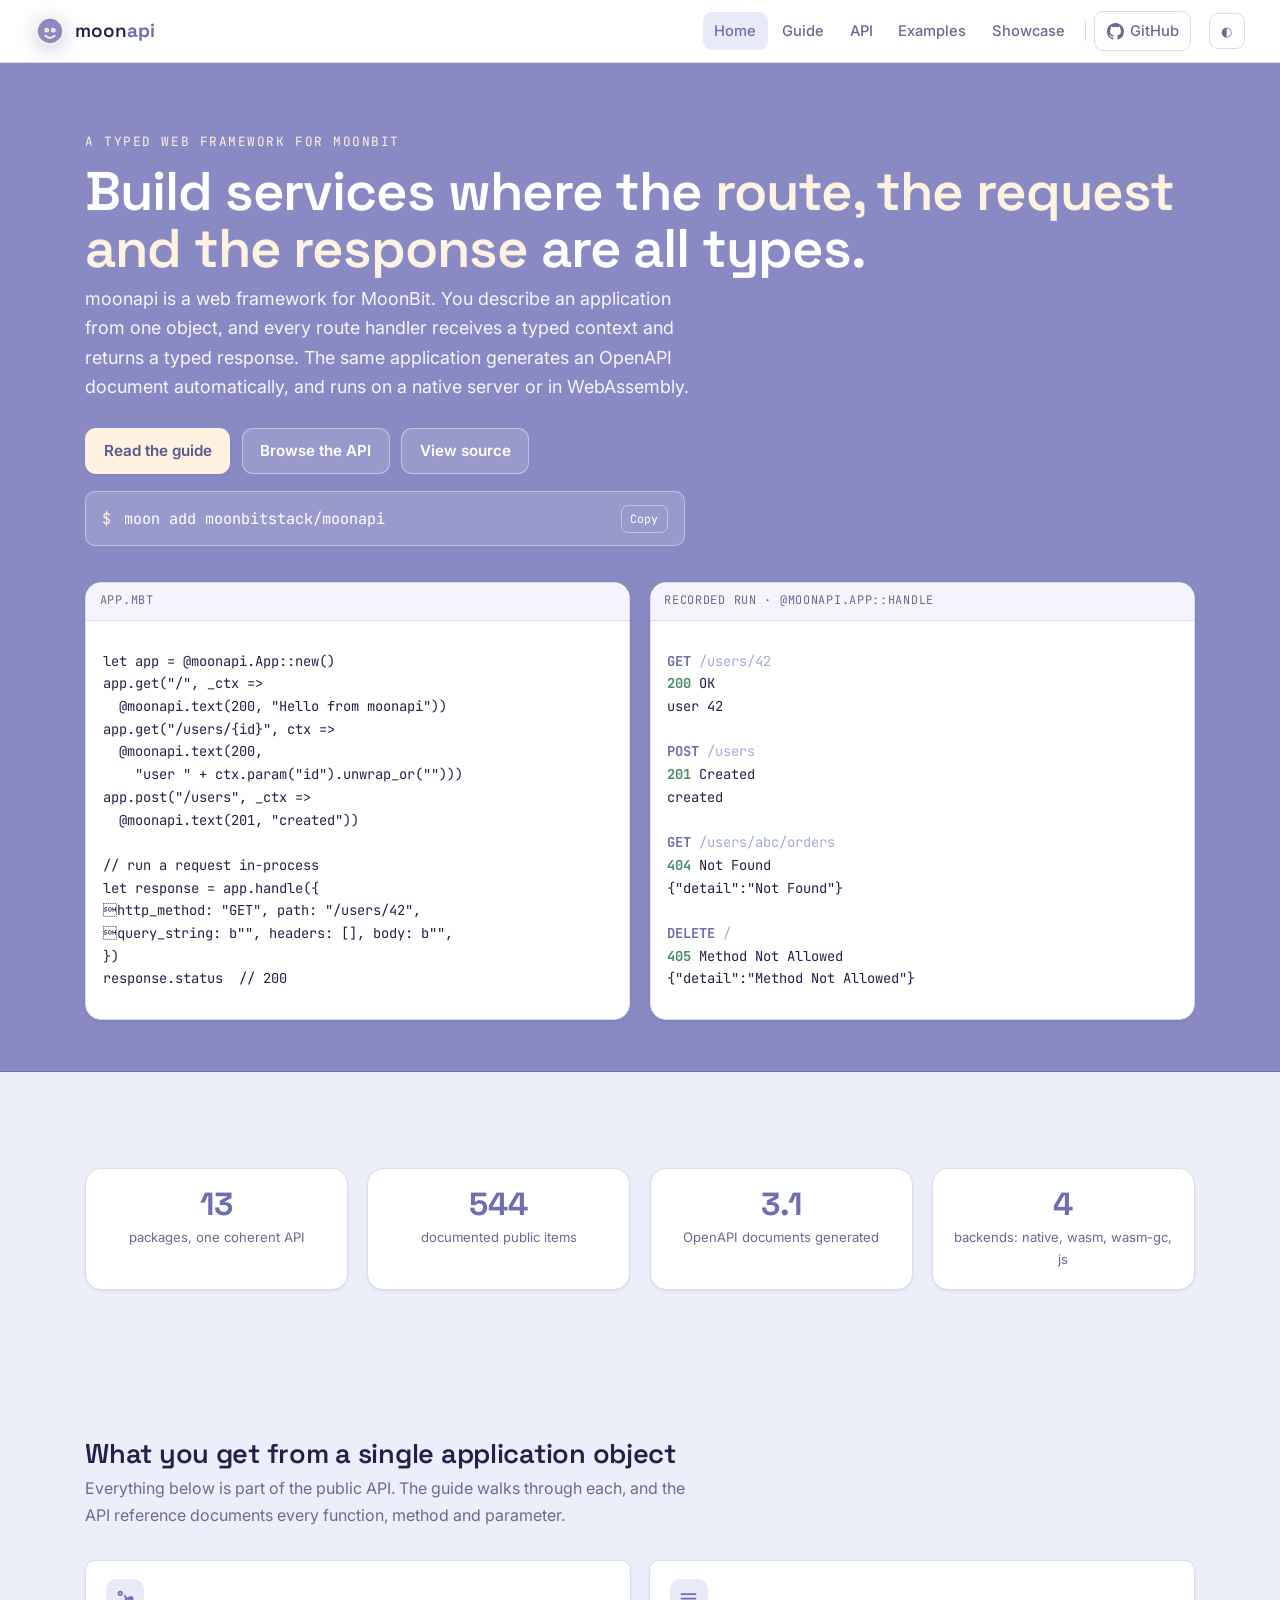
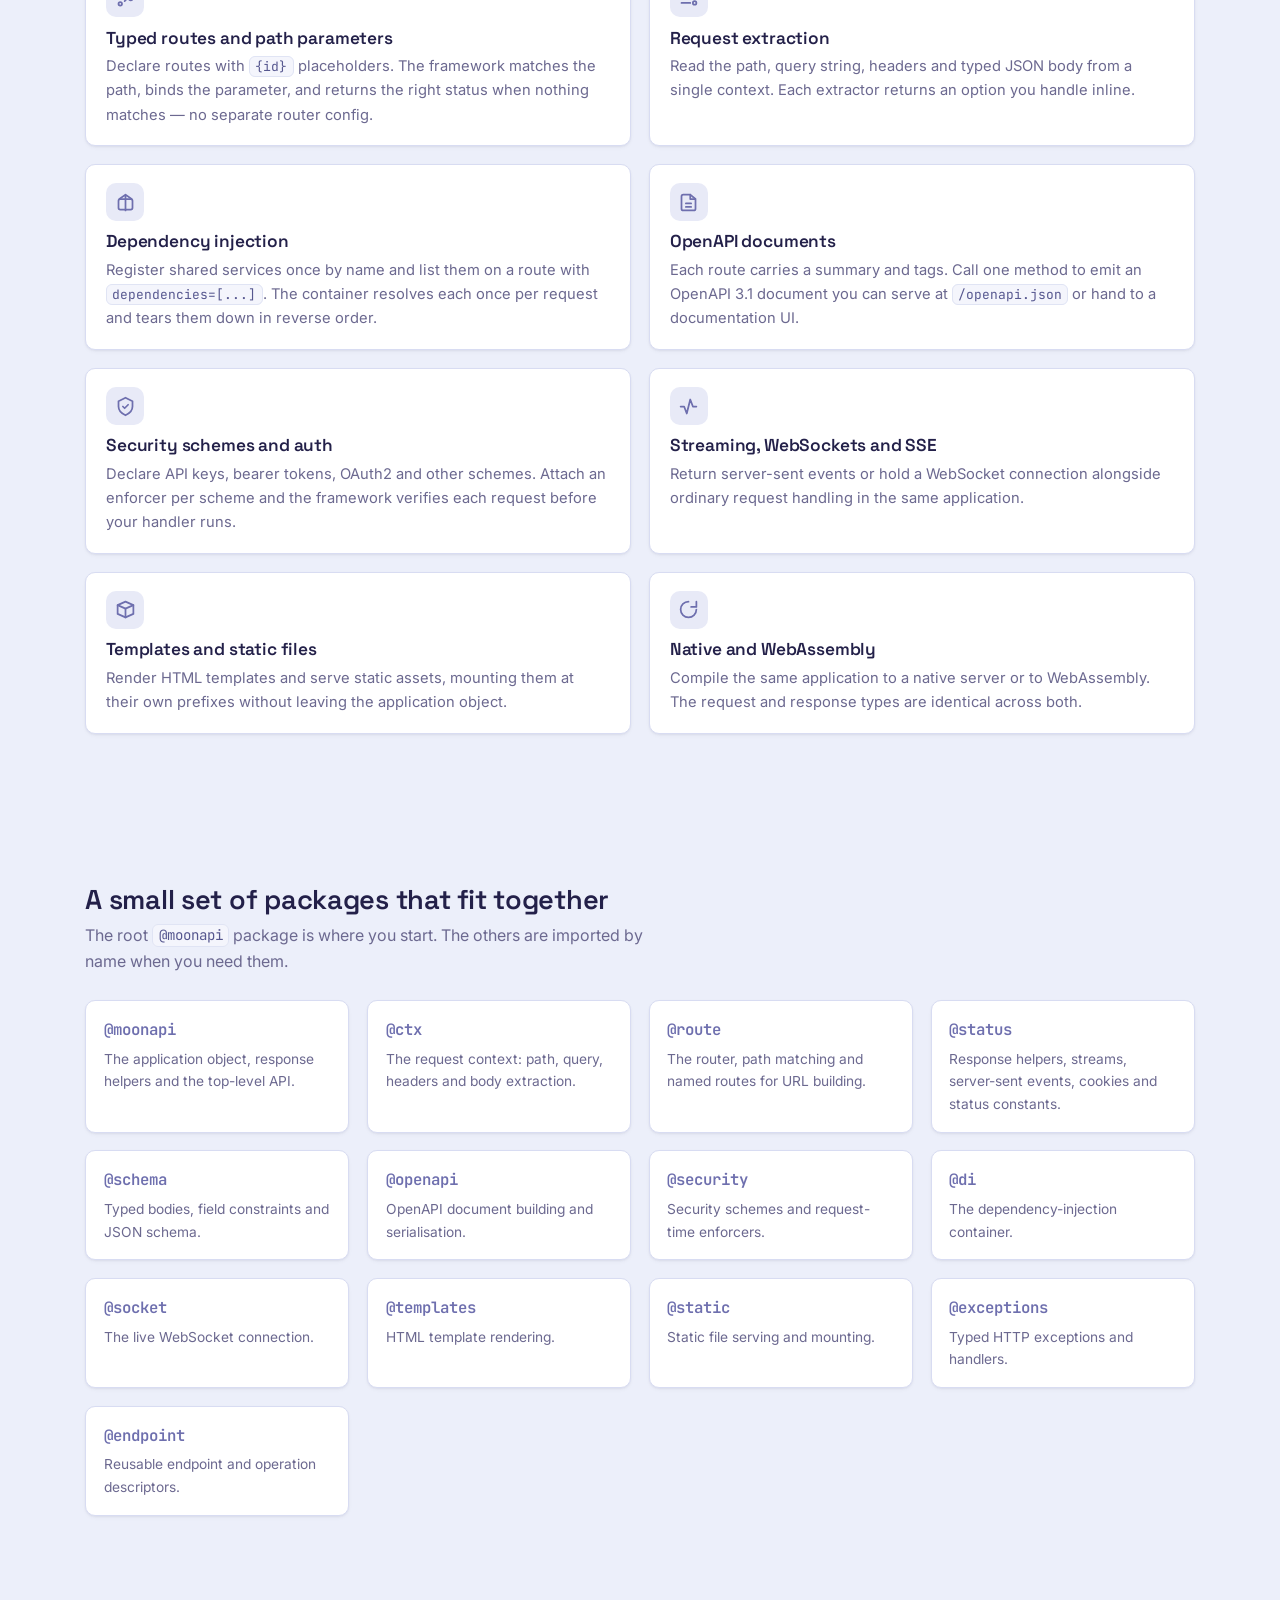
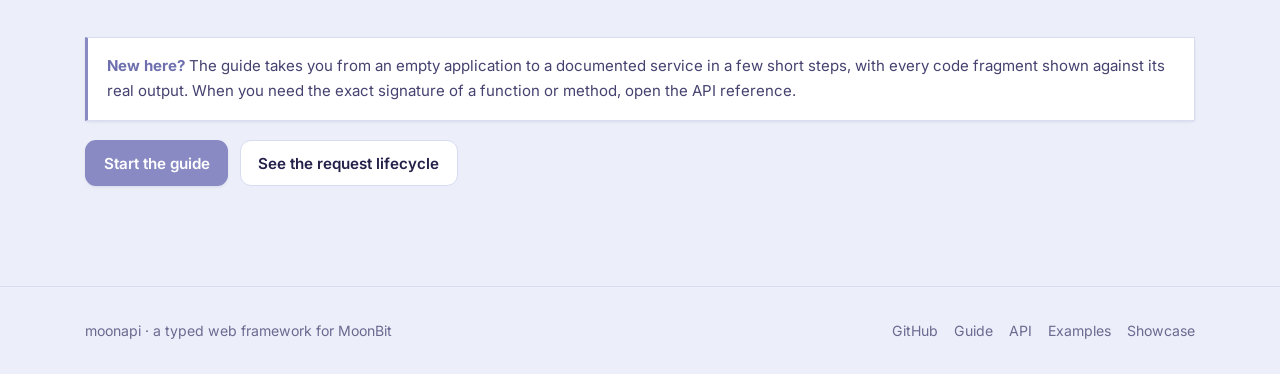
==== commit b09f2cfe: "docs(moonapi): the page scroll bar shows while the page moves or under the pointer and hides a momen" ====
--- a/docs/index.html
+++ b/docs/index.html
@@ -9,6 +9,7 @@
 <link rel="preconnect" href="https://fonts.gstatic.com" crossorigin>
 <link href="https://fonts.googleapis.com/css2?family=Space+Grotesk:wght@400;500;600;700&family=Inter:wght@400;500;600&family=JetBrains+Mono:wght@400;500;600&display=swap" rel="stylesheet">
 <link rel="stylesheet" href="assets/base.css">
+<script type="module" src="assets/scrollbar.js"></script>
 <link rel="icon" type="image/svg+xml" href="assets/icon.svg">
 </head>
 <body>
--- a/docs/assets/base.css
+++ b/docs/assets/base.css
@@ -508,3 +508,14 @@
   .demo { grid-template-columns: 1fr; }
   .hero-inner { padding-top: 2.6rem; }
 }
+
+html, button, input, textarea, select { font-variant-ligatures: no-contextual; }
+
+/* The page scroll bar shows while the page moves or under the pointer and
+   hides a moment after; it keeps its place, so nothing shifts. */
+@supports selector(::-webkit-scrollbar) {
+  html:not(.scrolling)::-webkit-scrollbar-thumb { background: transparent; border-color: transparent; box-shadow: none; }
+}
+@supports not selector(::-webkit-scrollbar) {
+  html:not(.scrolling) { scrollbar-color: transparent transparent; }
+}
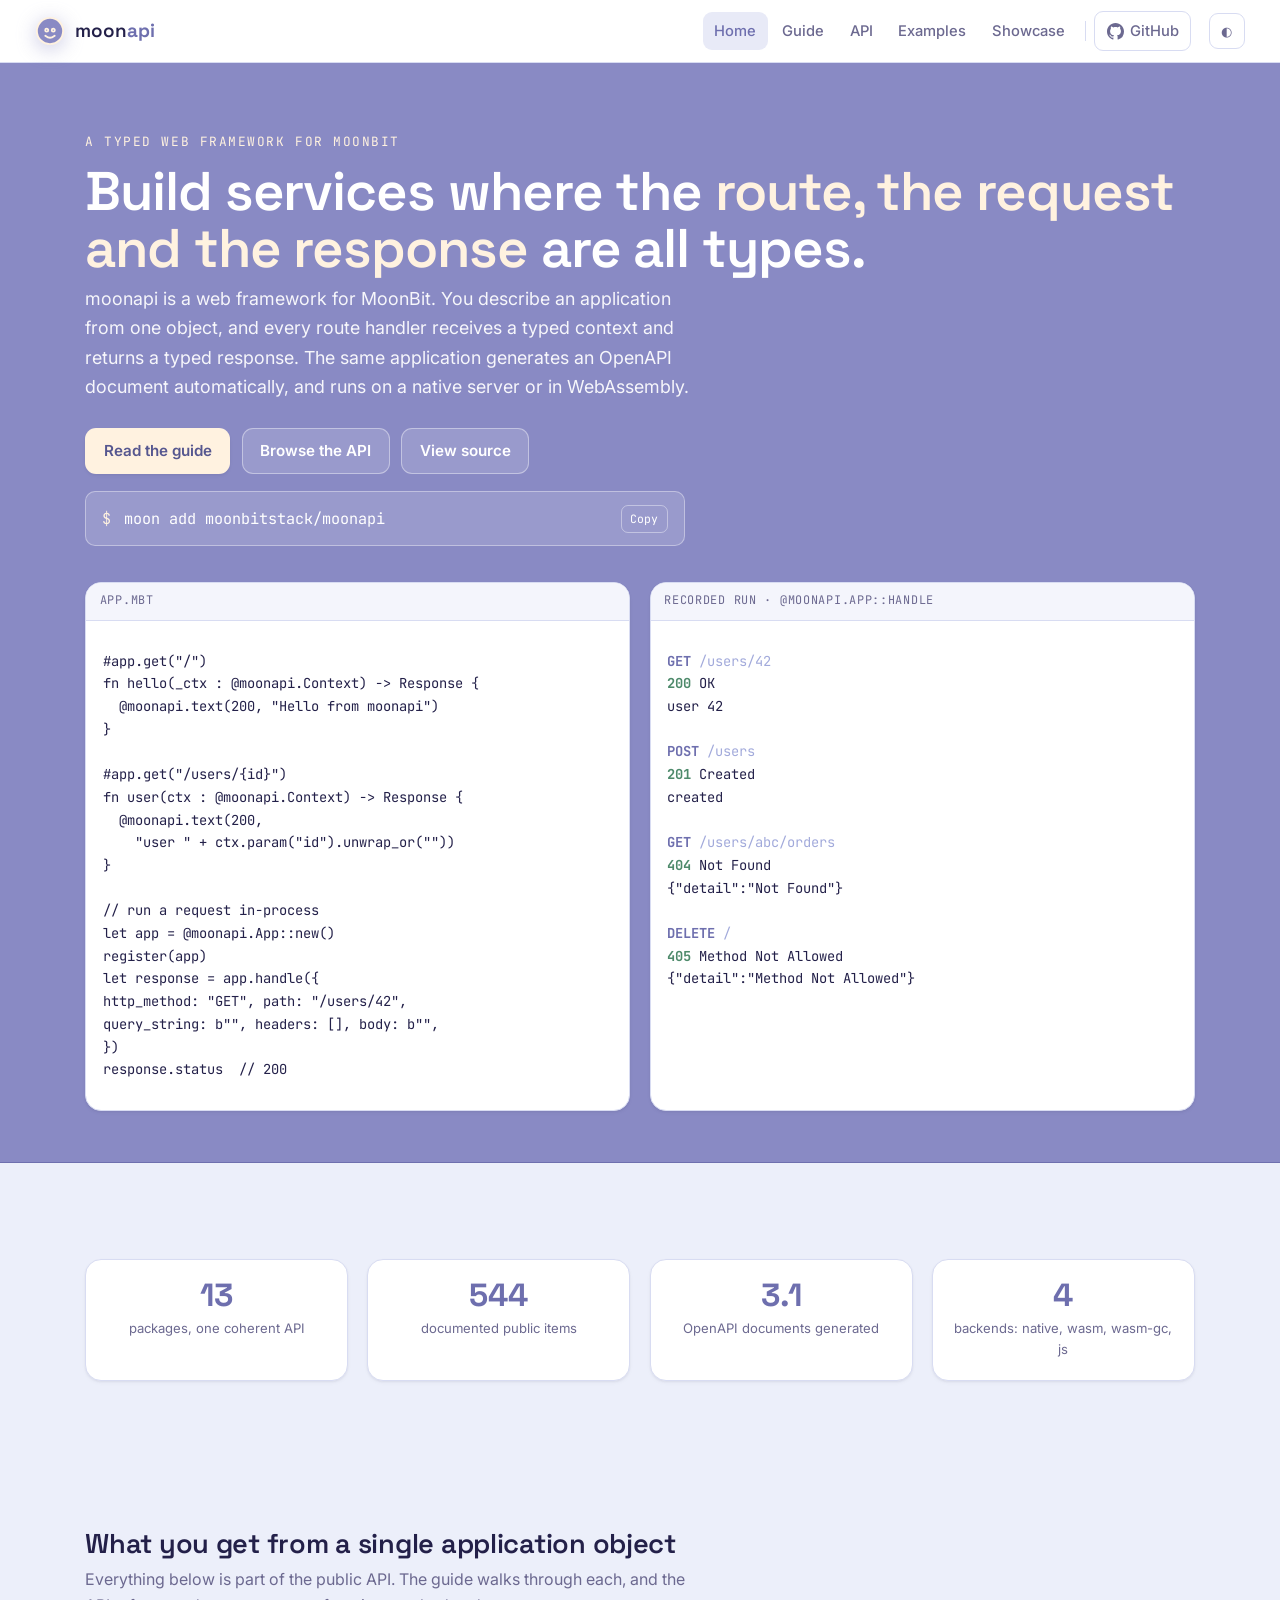
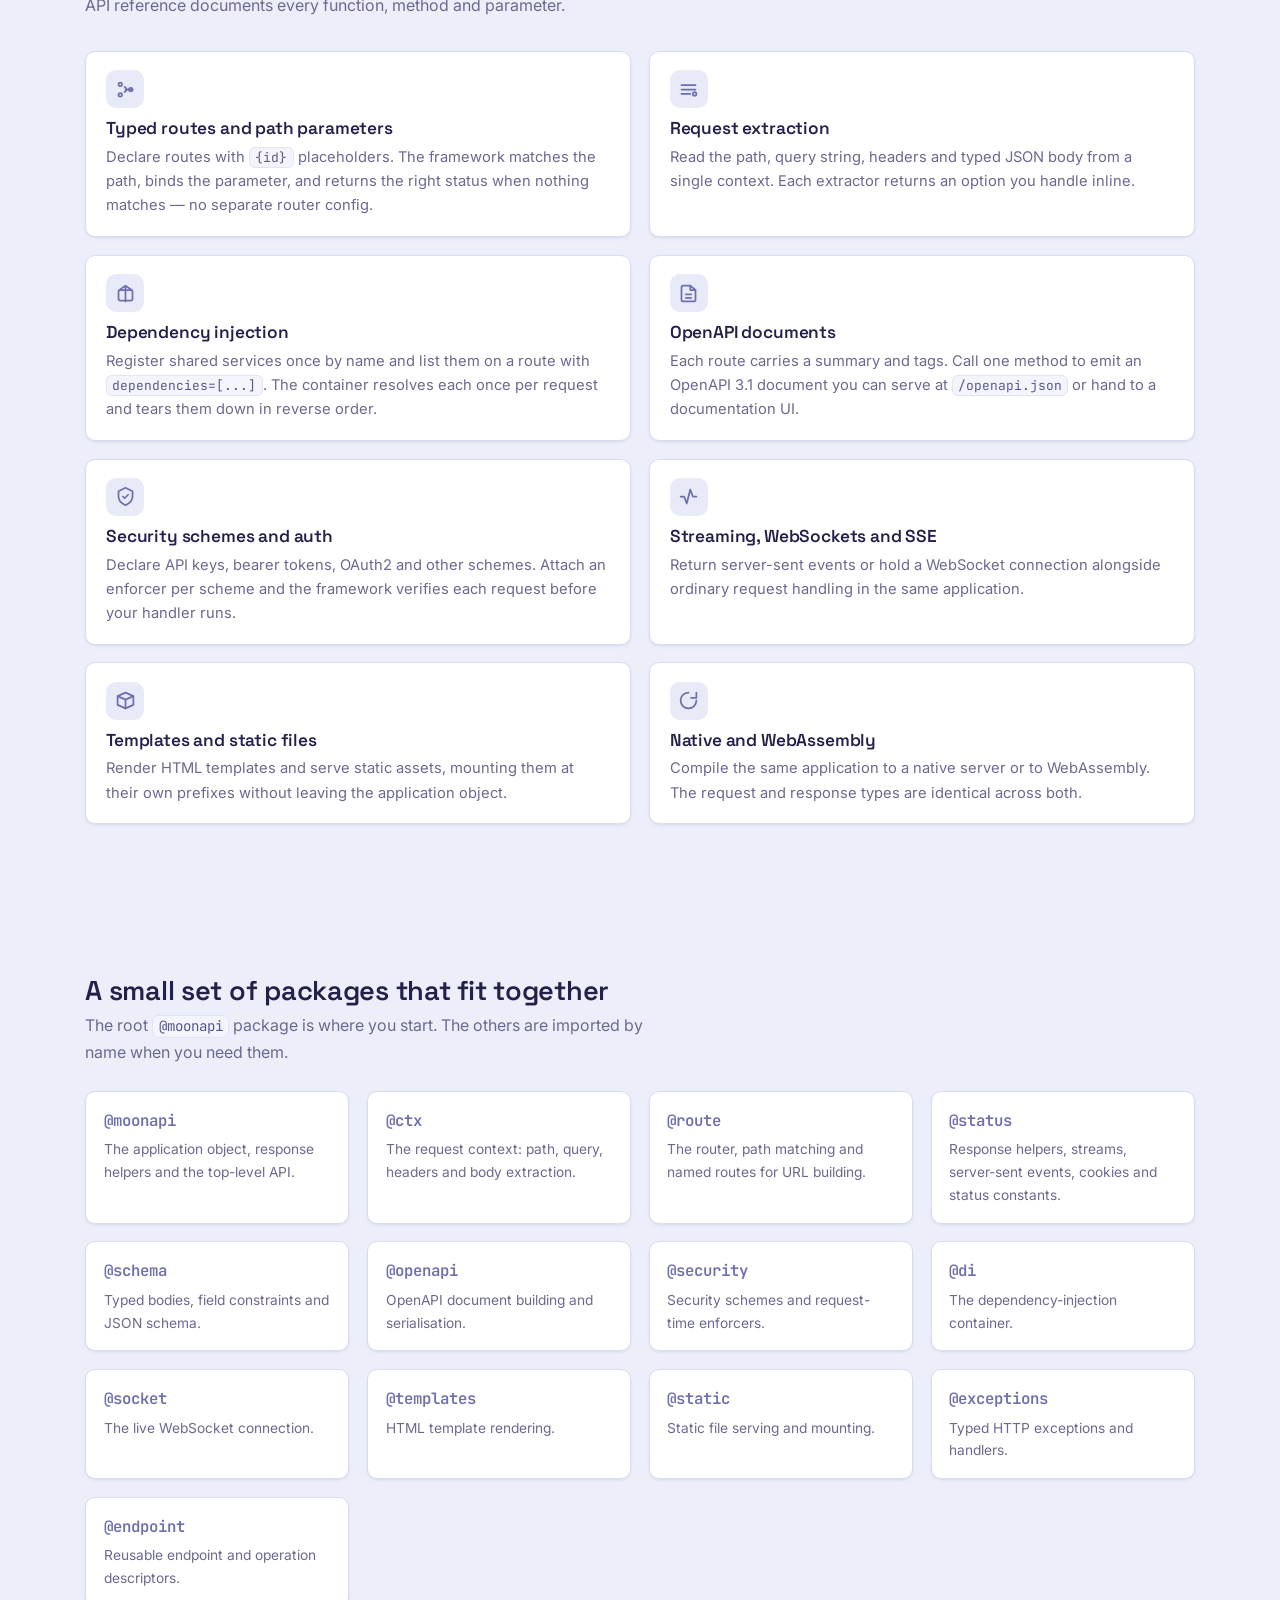
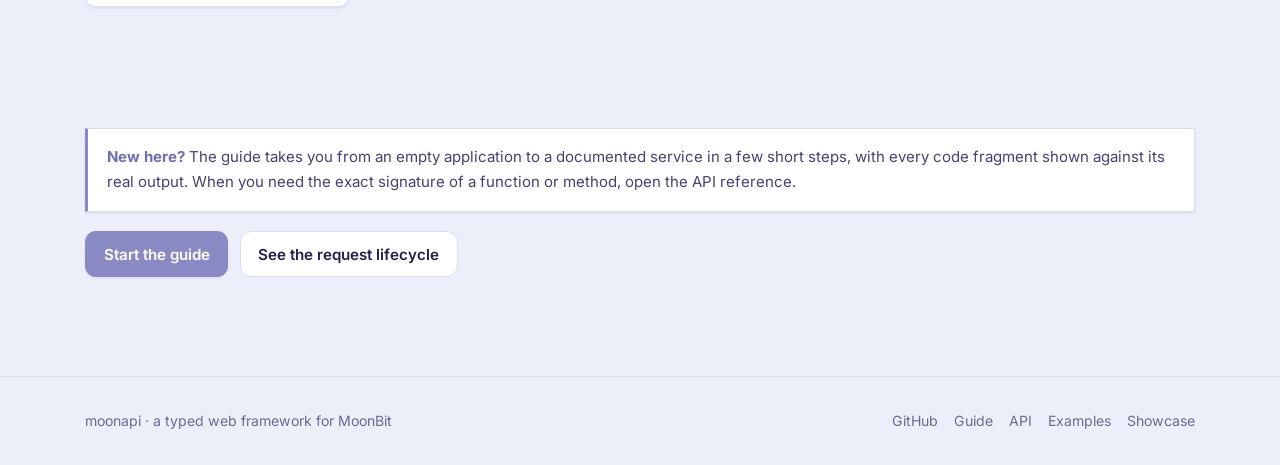
==== commit d09b616f: "docs(moonapi): annotations come first in the README, the homepage and the guide. Signed-off-by: Leo " ====
--- a/docs/index.html
+++ b/docs/index.html
@@ -47,19 +47,23 @@
       <div class="pane">
         <div class="ph">app.mbt</div>
         <div class="codewrap">
-<pre><code>let app = @moonapi.App::new()
-app.get("/", _ctx =>
-  @moonapi.text(200, "Hello from moonapi"))
-app.get("/users/{id}", ctx =>
+<pre><code>#app.get("/")
+fn hello(_ctx : @moonapi.Context) -> Response {
+  @moonapi.text(200, "Hello from moonapi")
+}
+
+#app.get("/users/{id}")
+fn user(ctx : @moonapi.Context) -> Response {
   @moonapi.text(200,
-    "user " + ctx.param("id").unwrap_or("")))
-app.post("/users", _ctx =>
-  @moonapi.text(201, "created"))
+    "user " + ctx.param("id").unwrap_or(""))
+}
 
 // run a request in-process
+let app = @moonapi.App::new()
+register(app)
 let response = app.handle({
-http_method: "GET", path: "/users/42",
-query_string: b"", headers: [], body: b"",
+http_method: "GET", path: "/users/42",
+query_string: b"", headers: [], body: b"",
 })
 response.status  // 200</code></pre>
         </div>
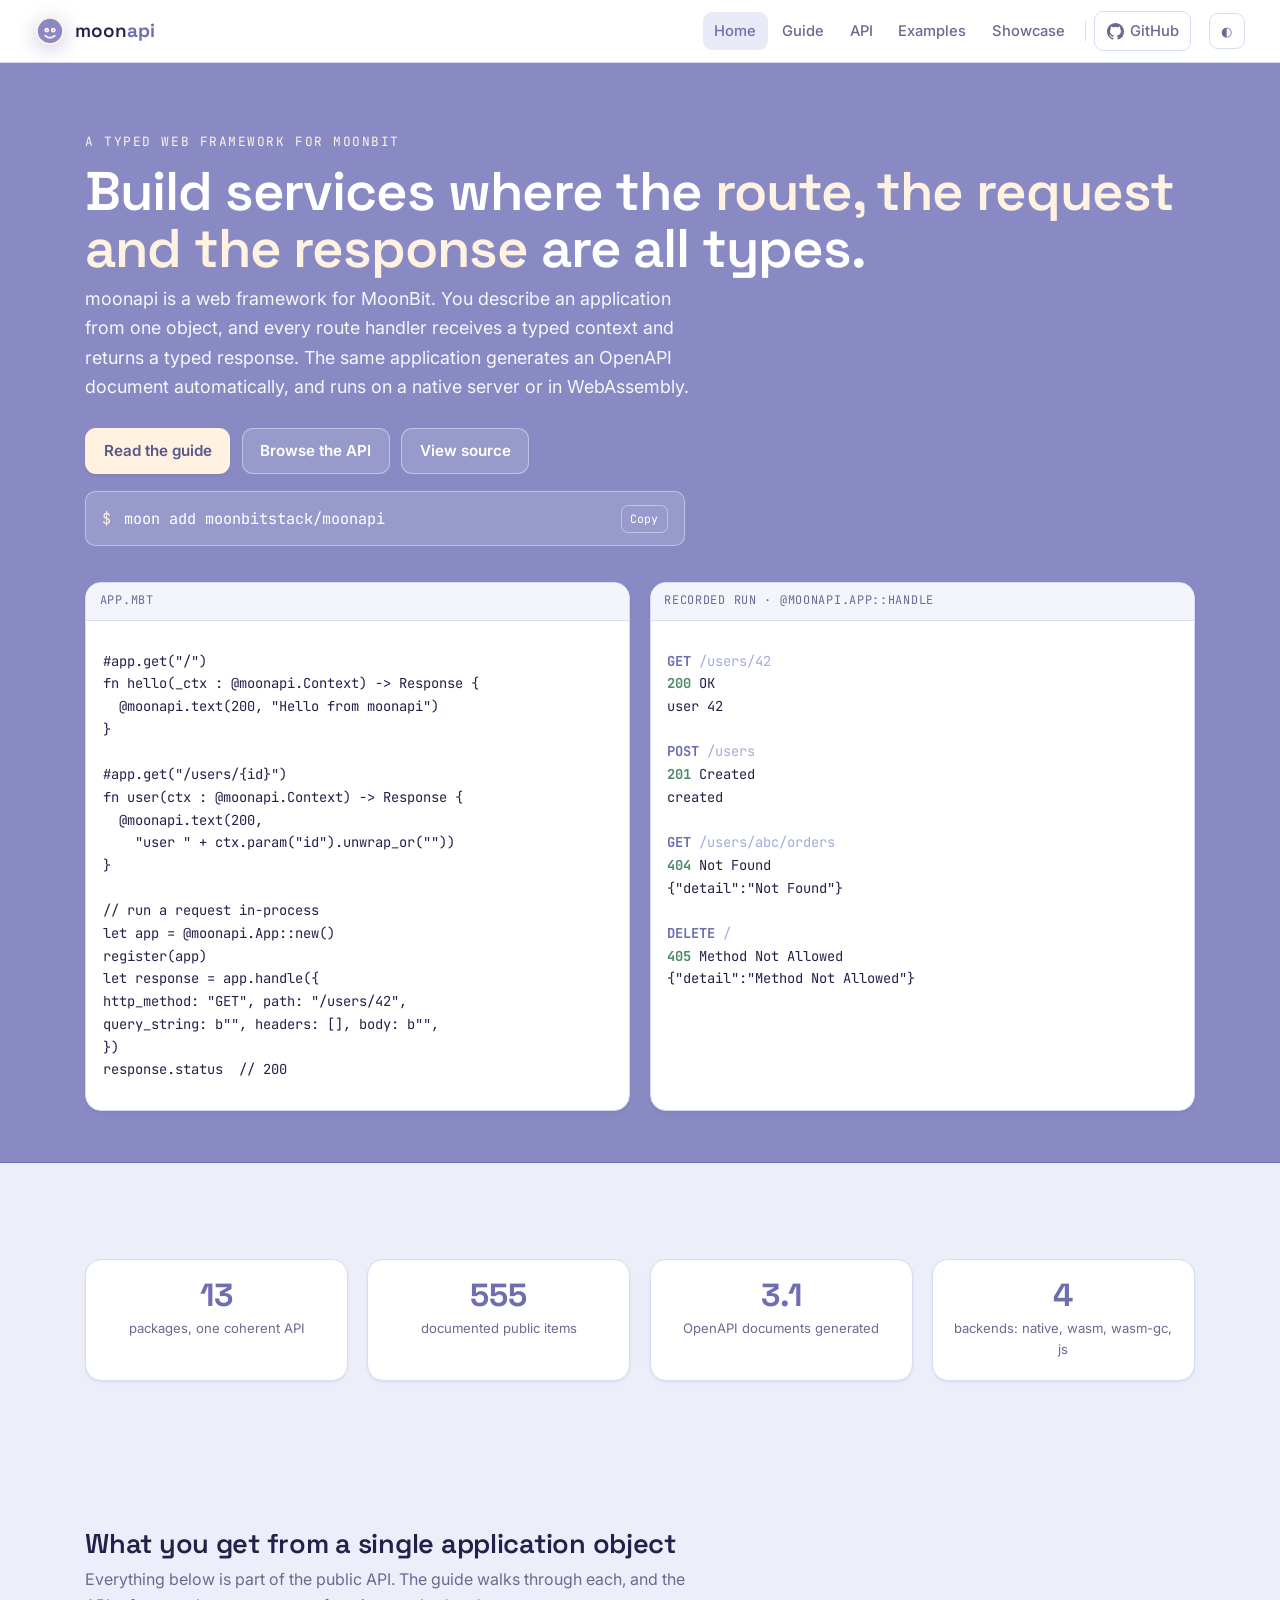
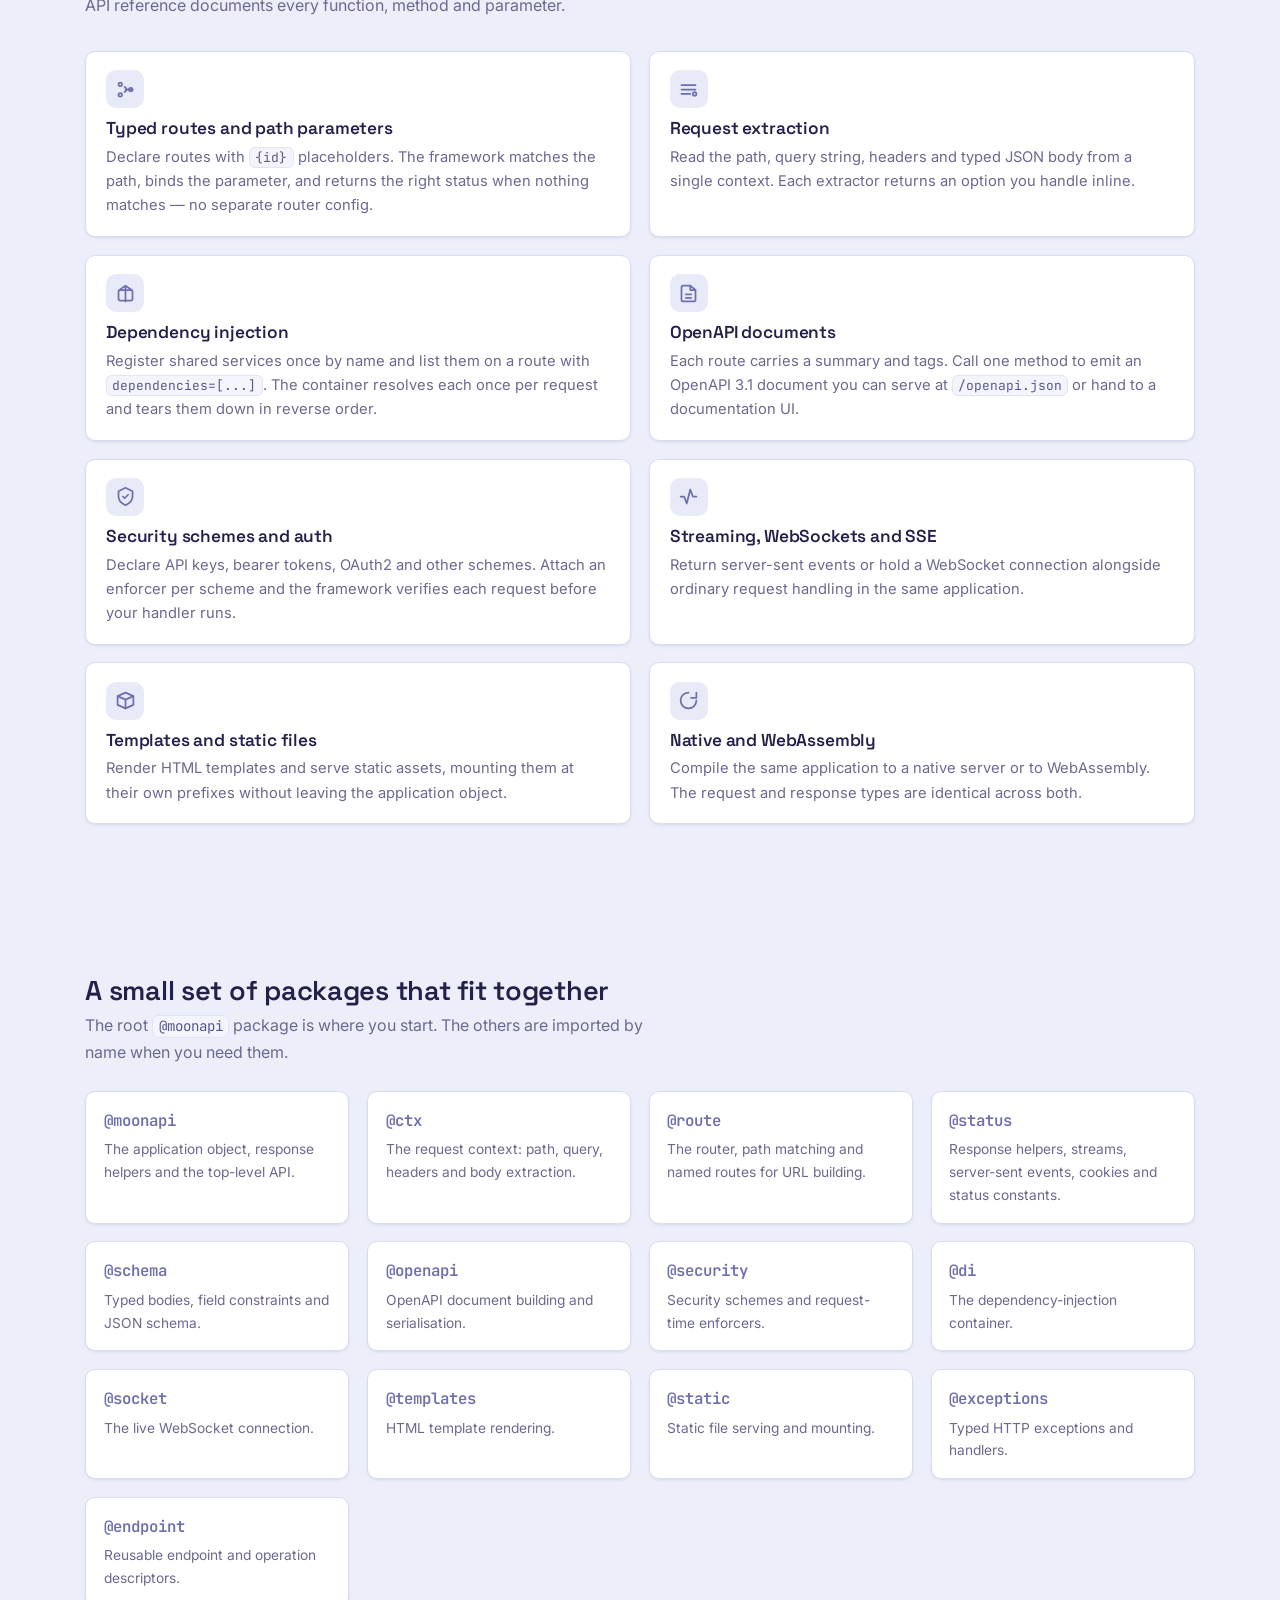
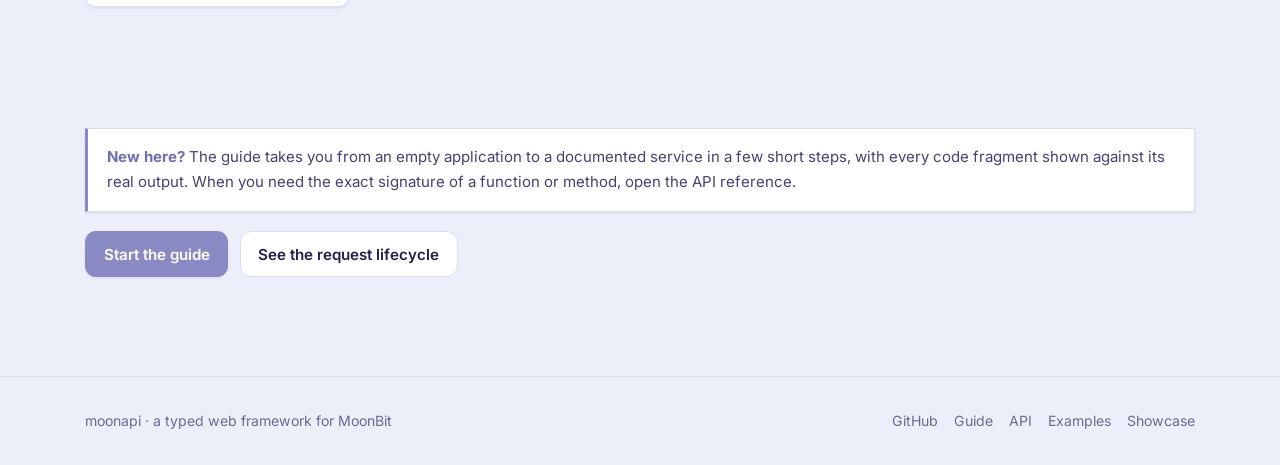
==== commit 84d48b1a: "feat(moonapi): a route's response class and a mounted application's webhooks, both stated in the doc" ====
--- a/docs/index.html
+++ b/docs/index.html
@@ -96,7 +96,7 @@
 <section class="section">
   <div class="stats">
     <div class="stat"><div class="n">13</div><div class="l">packages, one coherent API</div></div>
-    <div class="stat"><div class="n">544</div><div class="l">documented public items</div></div>
+    <div class="stat"><div class="n">555</div><div class="l">documented public items</div></div>
     <div class="stat"><div class="n">3.1</div><div class="l">OpenAPI documents generated</div></div>
     <div class="stat"><div class="n">4</div><div class="l">backends: native, wasm, wasm-gc, js</div></div>
   </div>
--- a/docs/assets/base.css
+++ b/docs/assets/base.css
@@ -519,3 +519,34 @@
 @supports not selector(::-webkit-scrollbar) {
   html:not(.scrolling) { scrollbar-color: transparent transparent; }
 }
+
+/* ---- how routes are written: one switch for the whole guide ---- */
+.style-bar {
+  position: sticky; top: 66px; z-index: 5;
+  display: flex; justify-content: flex-end;
+  margin: 0 0 .6rem; pointer-events: none;
+}
+.style-switch {
+  pointer-events: auto;
+  display: inline-flex; align-items: center; gap: .2rem;
+  padding: .25rem; border-radius: 11px;
+  background: var(--panel); border: 1px solid var(--line); box-shadow: var(--shadow-sm);
+}
+.style-switch .style-label { color: var(--muted); font-size: .78rem; padding: 0 .4rem 0 .45rem; }
+.style-switch button {
+  font: inherit; font-size: .82rem; font-weight: 500; color: var(--muted);
+  background: transparent; border: 0; border-radius: 8px; cursor: pointer;
+  padding: .34rem .72rem .26rem;
+}
+.style-switch button:hover { color: var(--ink); background: var(--iris-tint); }
+.style-switch button[aria-checked="true"] { color: var(--iris-strong); background: var(--iris-tint); }
+.style-switch button:focus-visible { outline: 2px solid var(--iris); outline-offset: 1px; }
+.styles > .variant { display: none; }
+html:not([data-style]) .styles > [data-style="annotations"],
+html[data-style="annotations"] .styles > [data-style="annotations"],
+html[data-style="functions"] .styles > [data-style="functions"],
+html[data-style="classes"] .styles > [data-style="classes"] { display: block; }
+@media (width <= 520px) {
+  .style-switch .style-label { display: none; }
+  .style-switch button { padding: .34rem .55rem .26rem; }
+}
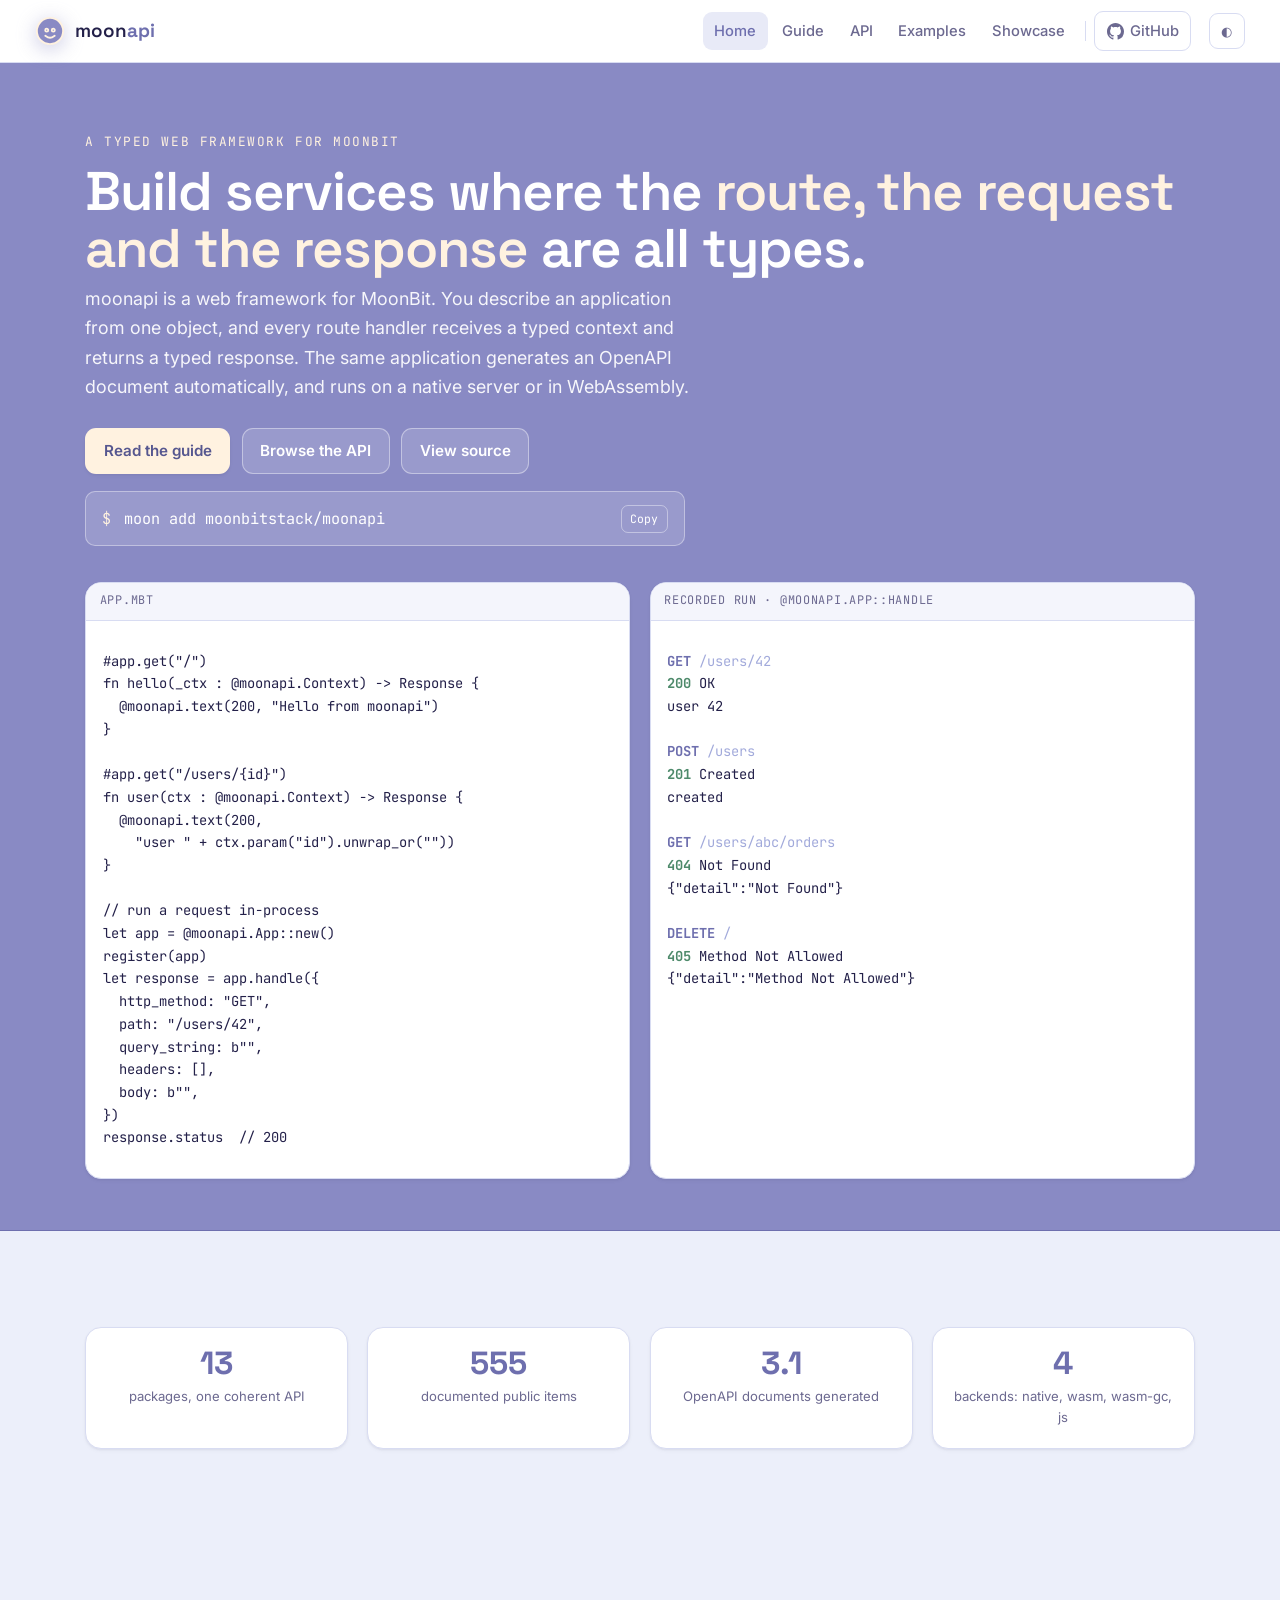
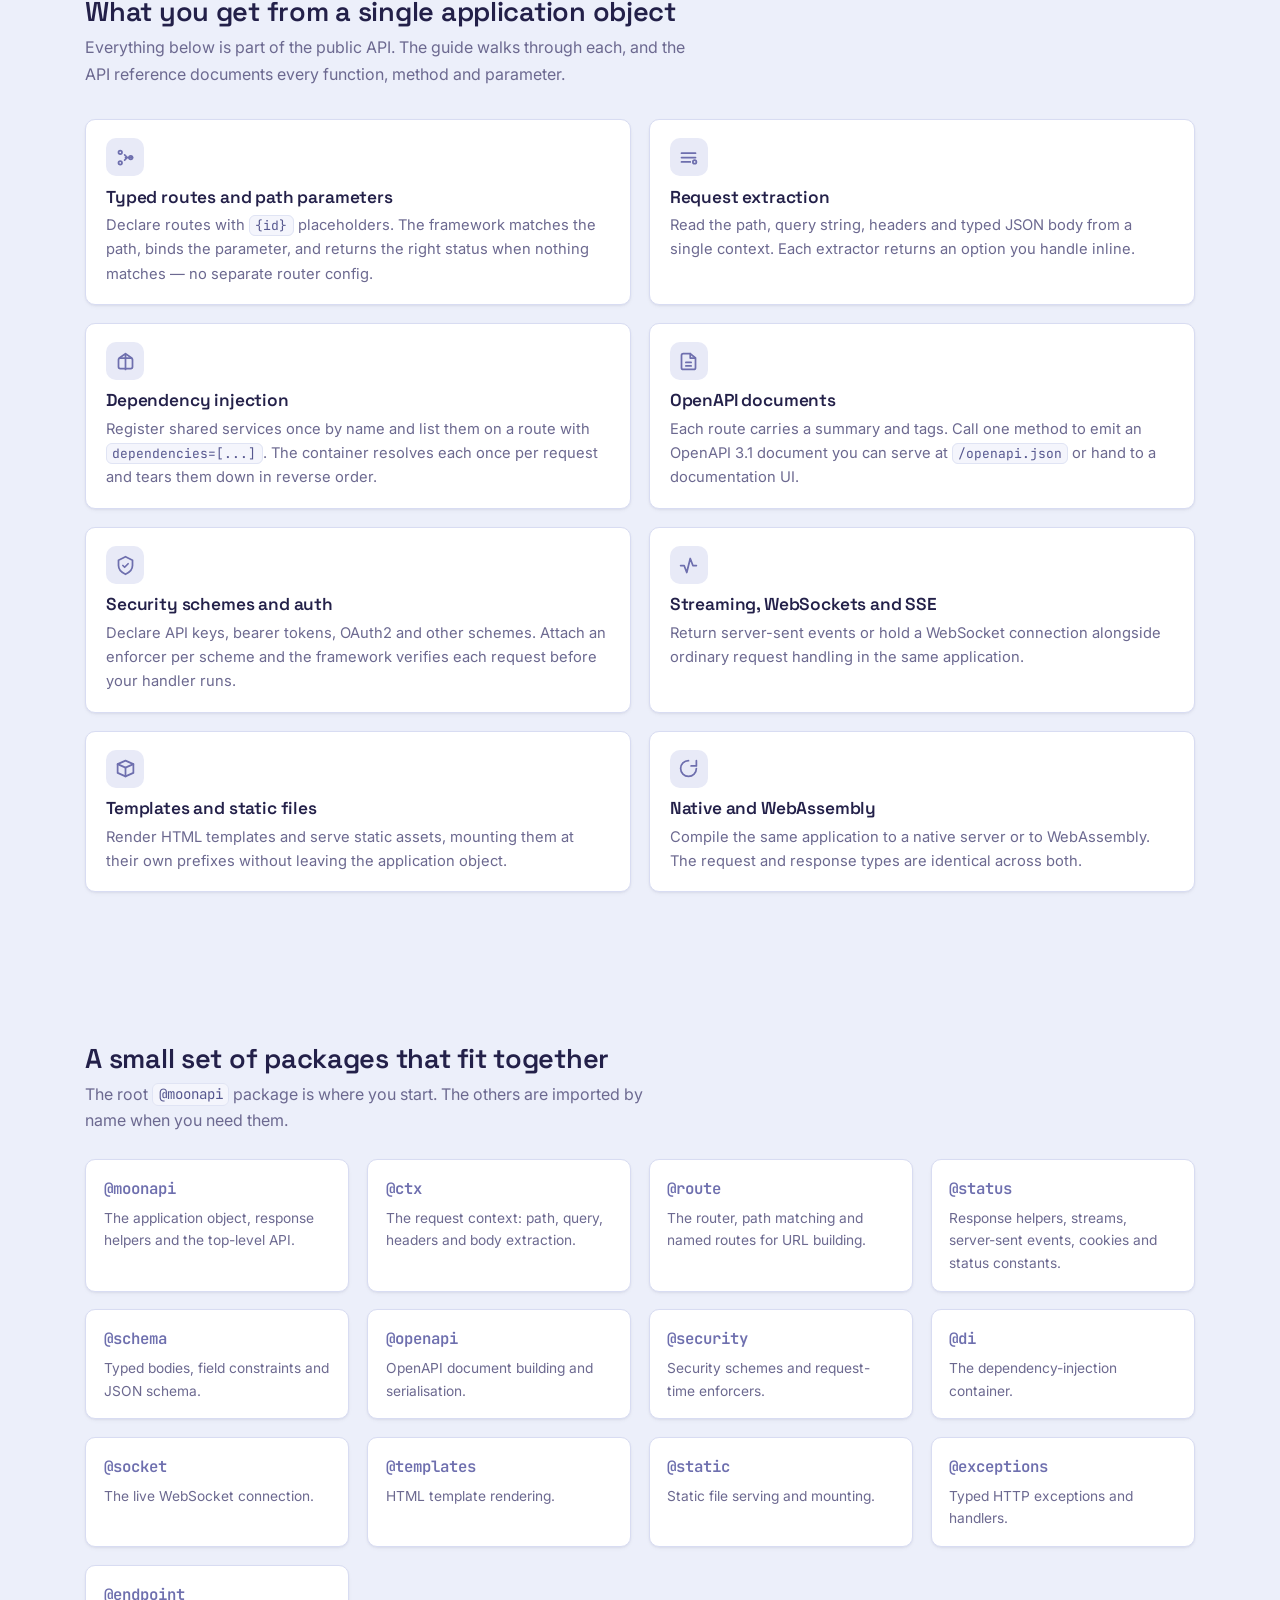
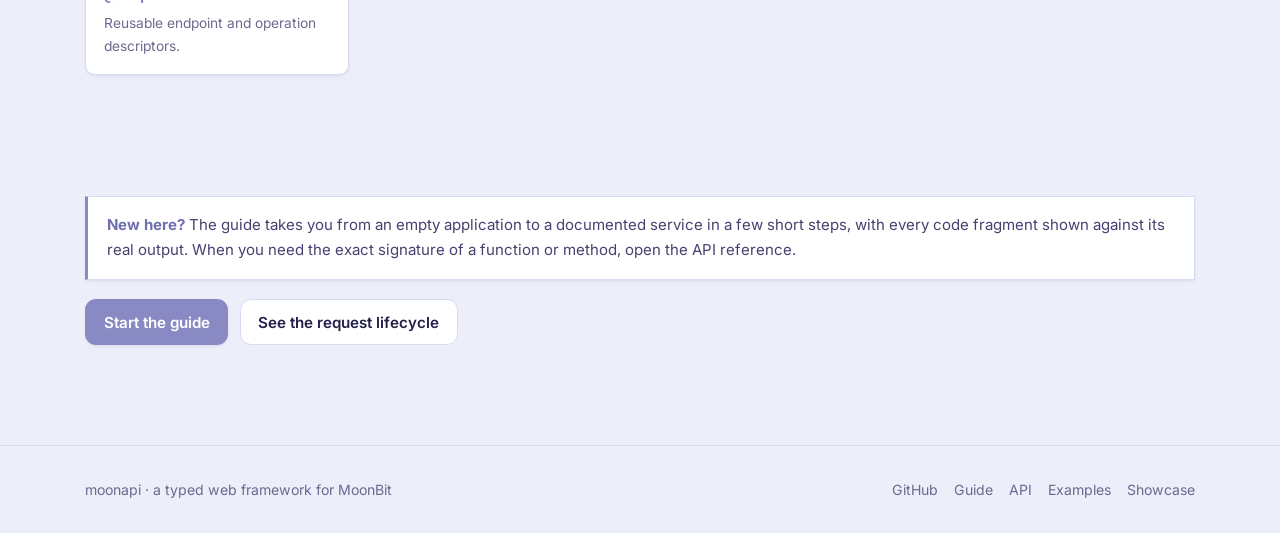
==== commit f9a65d68: "fixed(docs): the home page code block indents the request literal and aligns its closing brace" ====
--- a/docs/index.html
+++ b/docs/index.html
@@ -62,8 +62,11 @@
 let app = @moonapi.App::new()
 register(app)
 let response = app.handle({
-http_method: "GET", path: "/users/42",
-query_string: b"", headers: [], body: b"",
+  http_method: "GET",
+  path: "/users/42",
+  query_string: b"",
+  headers: [],
+  body: b"",
 })
 response.status  // 200</code></pre>
         </div>
--- a/docs/assets/base.css
+++ b/docs/assets/base.css
@@ -366,6 +366,26 @@
 .side-nav a.active .cnt { color: var(--iris-strong); }
 
 /* ---- showcase page ---- */
+/* the request-path figure: Mermaid once it has drawn, characters until then */
+.arch { margin: 0; }
+.arch-img { display: block; width: 100%; max-width: 16rem; height: auto; margin: 0 auto; }
+.arch-fallback {
+  display: none; margin: 0; padding: 1rem 1.1rem; overflow-x: auto;
+  background: var(--panel); border: 1px solid var(--line); border-radius: var(--radius);
+  box-shadow: var(--shadow);
+  font-family: var(--font-mono); font-size: .78rem; line-height: 1.5; color: var(--ink-soft);
+}
+.arch.no-img .arch-img { display: none; }
+.arch.no-img .arch-fallback { display: block; }
+.arch-legend {
+  display: flex; flex-wrap: wrap; gap: .3rem 1.2rem; margin: .6rem 0 0;
+  font-size: .8rem; color: var(--muted);
+}
+.arch-legend span { display: inline-flex; align-items: center; gap: .4rem; }
+.arch-legend .sw { width: 1.1rem; height: .8rem; border-radius: 3px; display: inline-block; }
+.arch-legend .sw-here { background: #898AC4; border: 1px solid #56578F; }
+.arch-legend .sw-there { background: #E2E7F6; border: 1px solid #A2AADB; }
+.arch-legend code { font-size: .78rem; }
 .stage { background: var(--panel); border: 1px solid var(--line); border-radius: var(--radius); padding: 1.4rem; box-shadow: var(--shadow); }
 .flow { display: flex; flex-wrap: wrap; align-items: stretch; gap: .6rem; margin: 1.6rem 0; }
 .node {
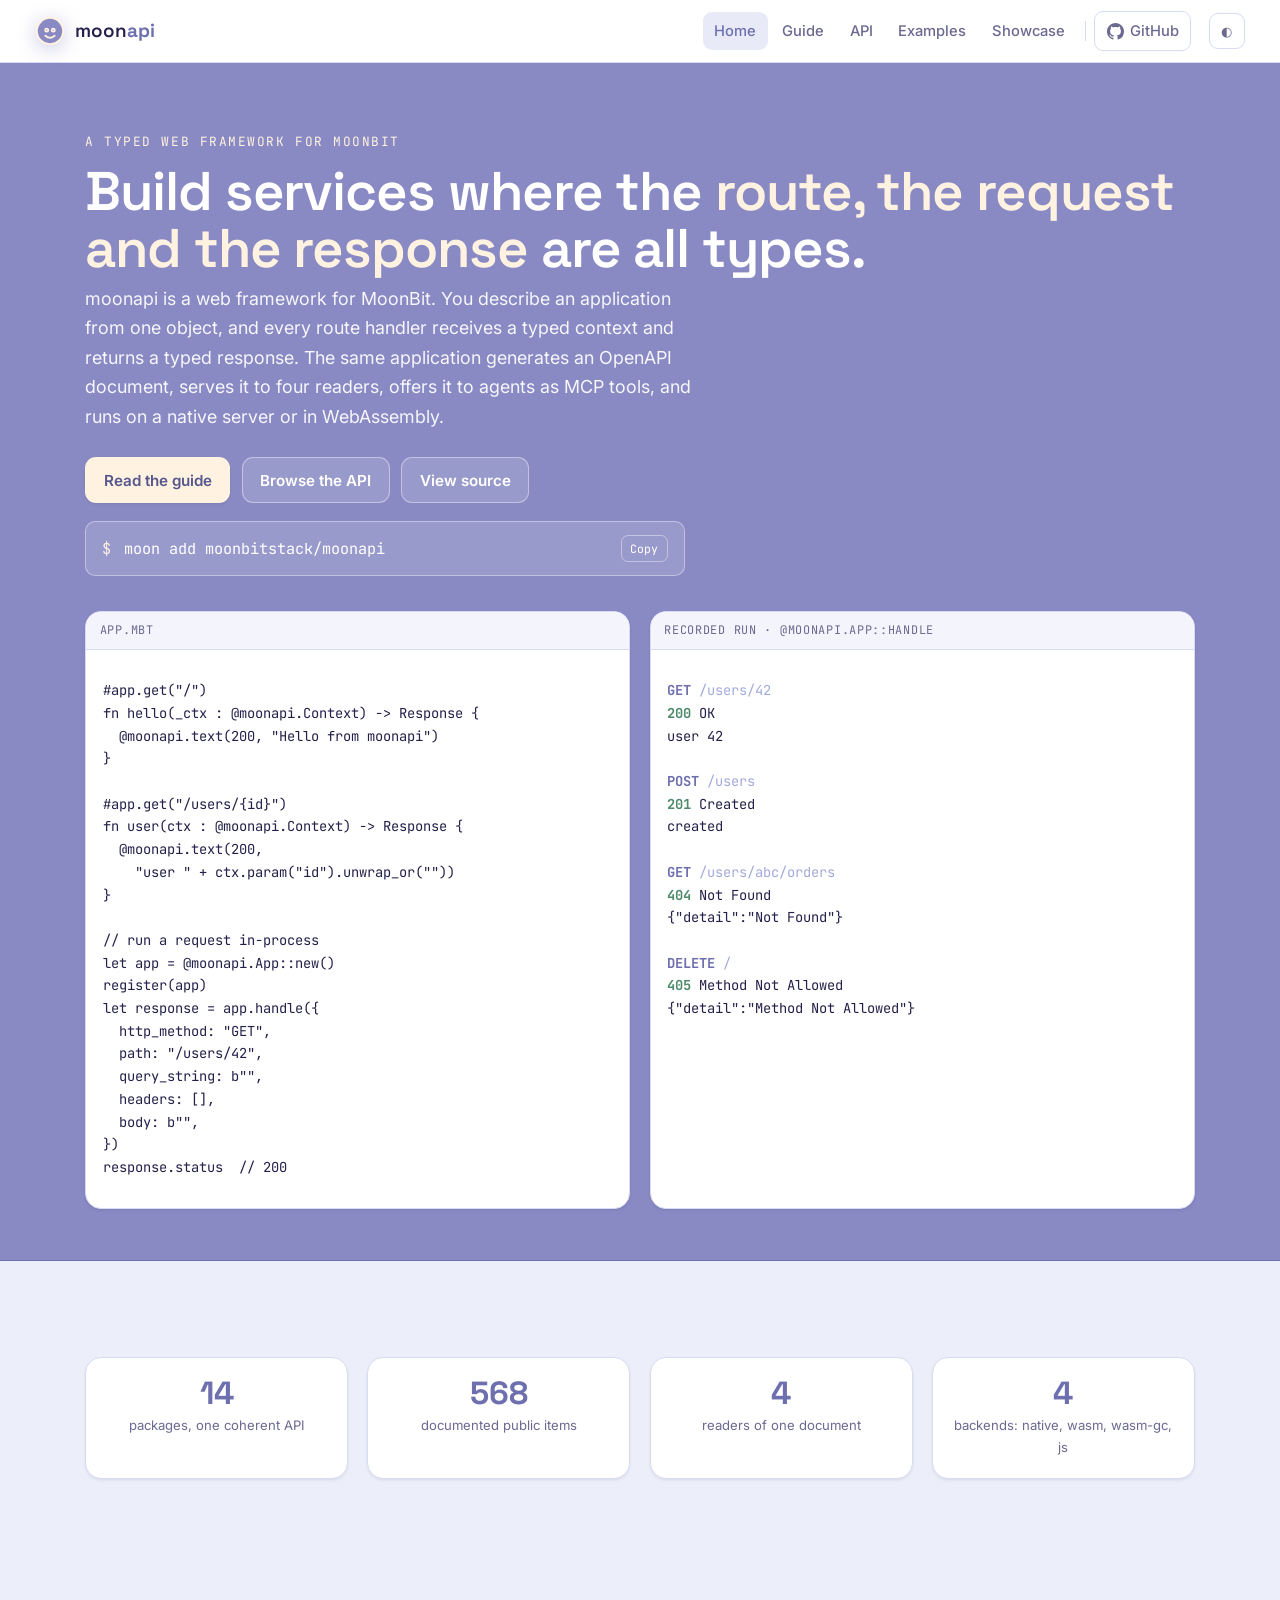
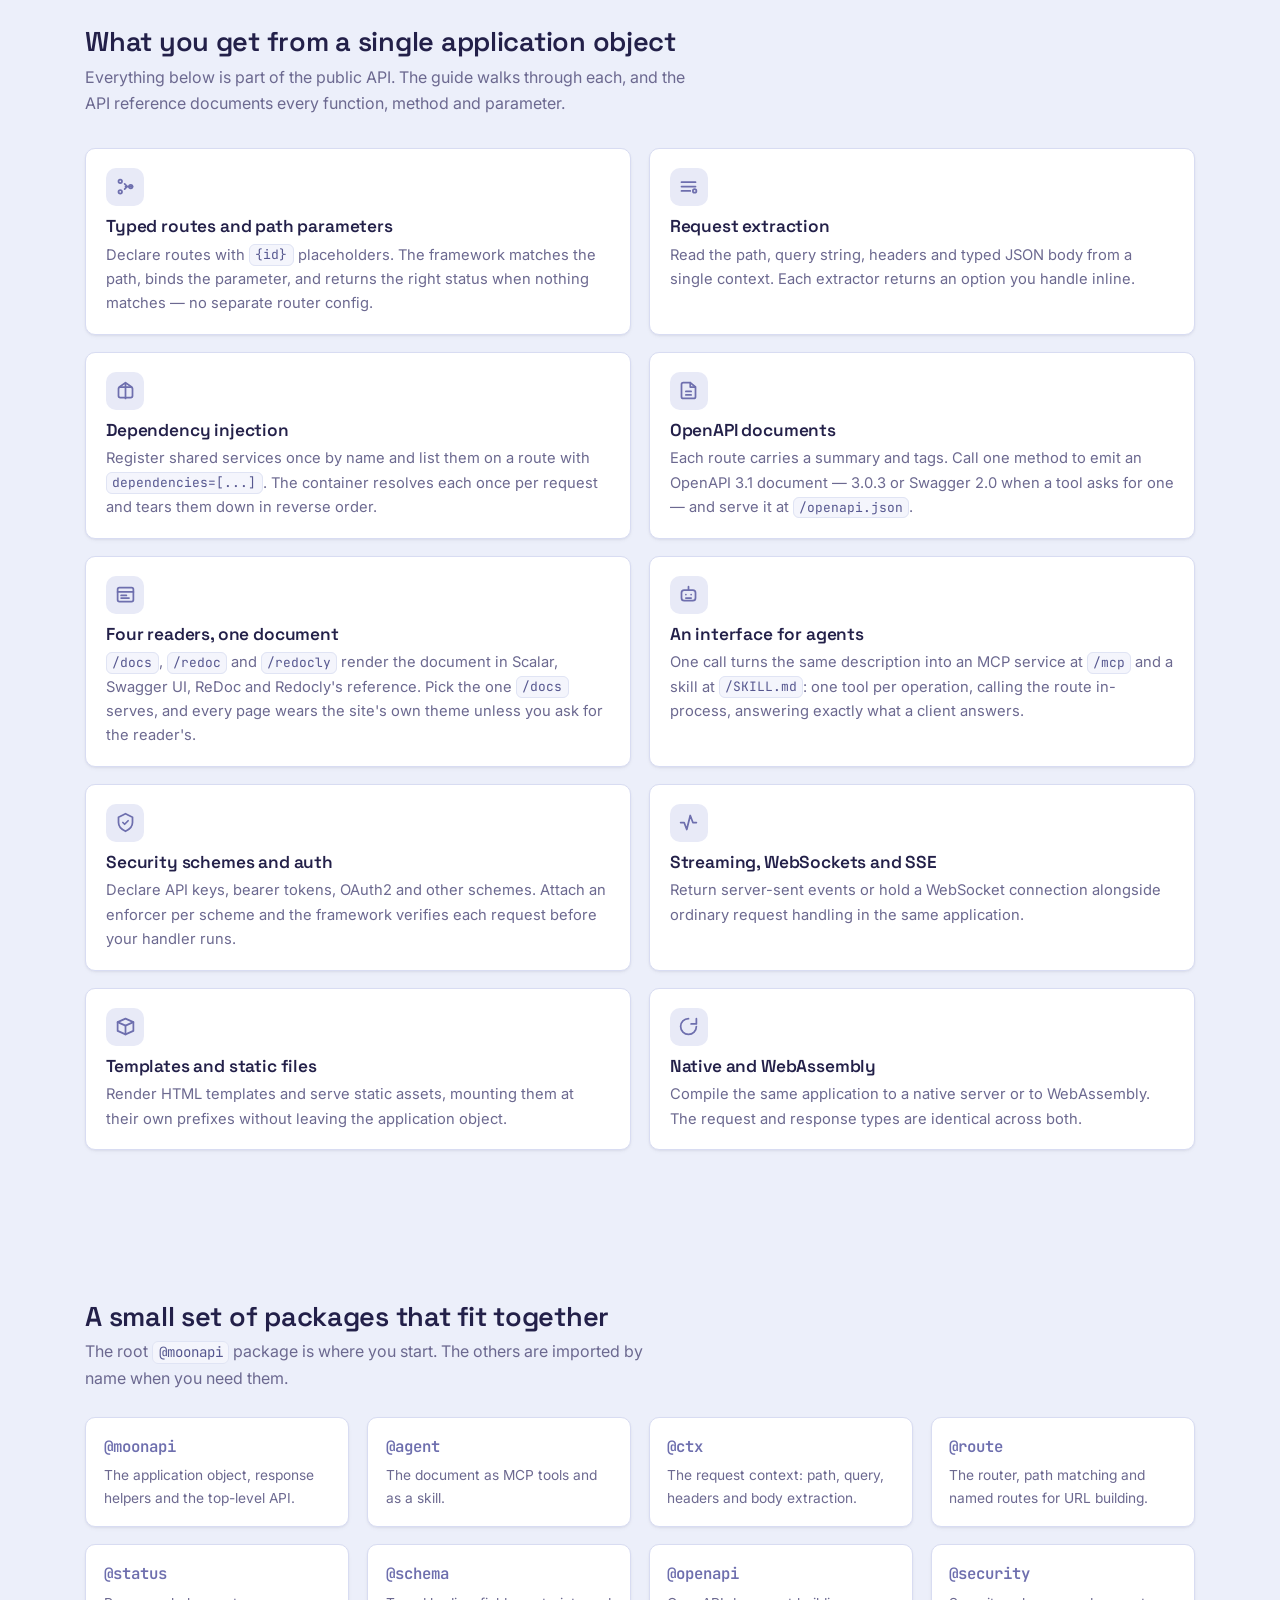
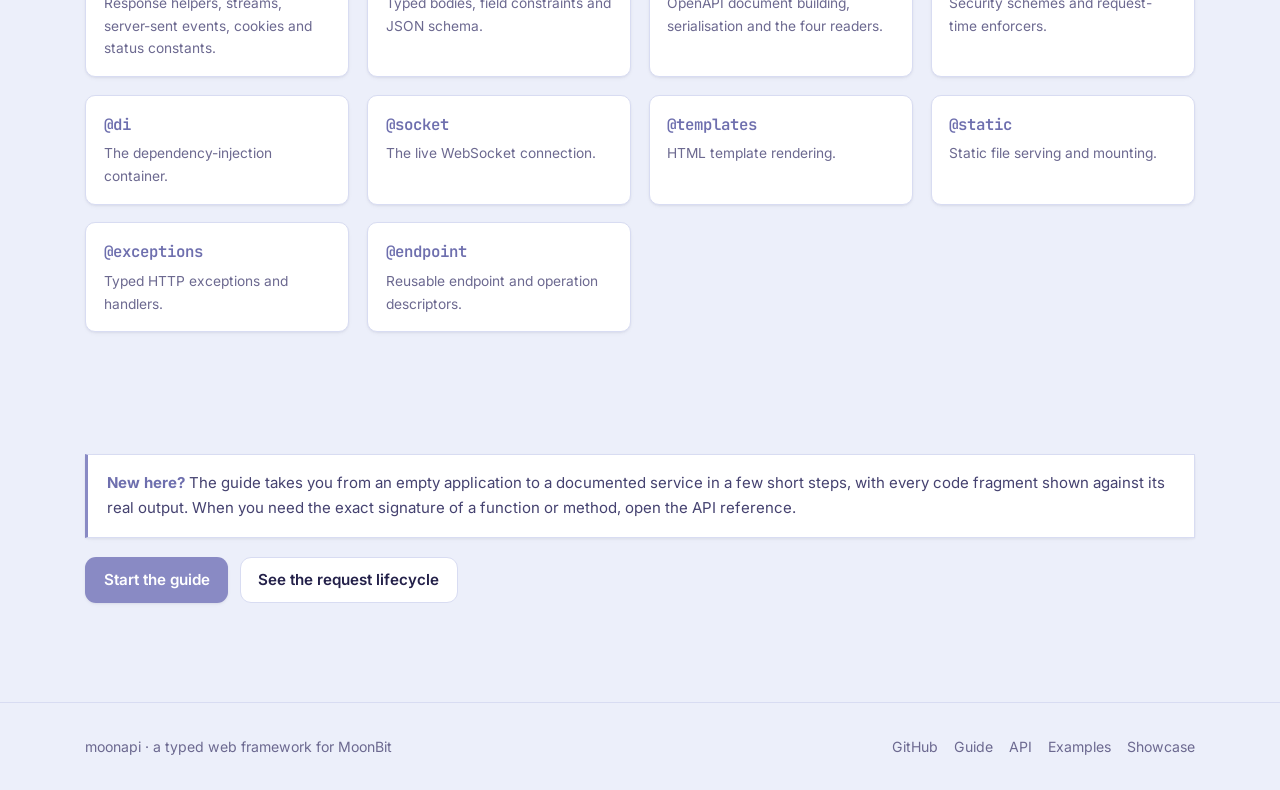
==== commit dcc08515: "docs(moonapi): the site covers the readers, the agent interface and their guide. The home page count" ====
--- a/docs/index.html
+++ b/docs/index.html
@@ -29,7 +29,7 @@
   <div class="hero-inner">
     <span class="eyebrow">A typed web framework for MoonBit</span>
     <h1>Build services where the <span class="grad">route, the request and the response</span> are all types.</h1>
-    <p class="lede">moonapi is a web framework for MoonBit. You describe an application from one object, and every route handler receives a typed context and returns a typed response. The same application generates an OpenAPI document automatically, and runs on a native server or in WebAssembly.</p>
+    <p class="lede">moonapi is a web framework for MoonBit. You describe an application from one object, and every route handler receives a typed context and returns a typed response. The same application generates an OpenAPI document, serves it to four readers, offers it to agents as MCP tools, and runs on a native server or in WebAssembly.</p>
     <div class="hero-cta">
       <a class="btn btn-primary" href="guide.html">Read the guide</a>
       <a class="btn btn-ghost" href="api.html">Browse the API</a>
@@ -98,9 +98,9 @@
 <!-- ===================== KEY NUMBERS ===================== -->
 <section class="section">
   <div class="stats">
-    <div class="stat"><div class="n">13</div><div class="l">packages, one coherent API</div></div>
-    <div class="stat"><div class="n">555</div><div class="l">documented public items</div></div>
-    <div class="stat"><div class="n">3.1</div><div class="l">OpenAPI documents generated</div></div>
+    <div class="stat"><div class="n">14</div><div class="l">packages, one coherent API</div></div>
+    <div class="stat"><div class="n">568</div><div class="l">documented public items</div></div>
+    <div class="stat"><div class="n">4</div><div class="l">readers of one document</div></div>
     <div class="stat"><div class="n">4</div><div class="l">backends: native, wasm, wasm-gc, js</div></div>
   </div>
 </section>
@@ -128,7 +128,17 @@
     <div class="card feature">
       <div class="ico"><svg viewBox="0 0 24 24" fill="none" stroke="currentColor" stroke-width="2" stroke-linecap="round" stroke-linejoin="round"><path d="M14 3v5h5"/><path d="M14 3H6a2 2 0 0 0-2 2v14a2 2 0 0 0 2 2h12a2 2 0 0 0 2-2V8Z"/><path d="M9 13h6M9 17h6"/></svg></div>
       <h3>OpenAPI documents</h3>
-      <p>Each route carries a summary and tags. Call one method to emit an OpenAPI 3.1 document you can serve at <code>/openapi.json</code> or hand to a documentation UI.</p>
+      <p>Each route carries a summary and tags. Call one method to emit an OpenAPI 3.1 document — 3.0.3 or Swagger 2.0 when a tool asks for one — and serve it at <code>/openapi.json</code>.</p>
+    </div>
+    <div class="card feature">
+      <div class="ico"><svg viewBox="0 0 24 24" fill="none" stroke="currentColor" stroke-width="2" stroke-linecap="round" stroke-linejoin="round"><rect x="3" y="4" width="18" height="16" rx="2"/><path d="M3 9h18M7 13h6M7 16h9"/></svg></div>
+      <h3>Four readers, one document</h3>
+      <p><code>/docs</code>, <code>/redoc</code> and <code>/redocly</code> render the document in Scalar, Swagger UI, ReDoc and Redocly's reference. Pick the one <code>/docs</code> serves, and every page wears the site's own theme unless you ask for the reader's.</p>
+    </div>
+    <div class="card feature">
+      <div class="ico"><svg viewBox="0 0 24 24" fill="none" stroke="currentColor" stroke-width="2" stroke-linecap="round" stroke-linejoin="round"><rect x="4" y="7" width="16" height="12" rx="3"/><path d="M9 12h.01M15 12h.01M9 16h6M12 3v4"/></svg></div>
+      <h3>An interface for agents</h3>
+      <p>One call turns the same description into an MCP service at <code>/mcp</code> and a skill at <code>/SKILL.md</code>: one tool per operation, calling the route in-process, answering exactly what a client answers.</p>
     </div>
     <div class="card feature">
       <div class="ico"><svg viewBox="0 0 24 24" fill="none" stroke="currentColor" stroke-width="2" stroke-linecap="round" stroke-linejoin="round"><path d="M12 2 4 6v6c0 5 3.5 8 8 10 4.5-2 8-5 8-10V6Z"/><path d="m9 12 2 2 4-4"/></svg></div>
@@ -159,11 +169,12 @@
   <p class="sub">The root <code>@moonapi</code> package is where you start. The others are imported by name when you need them.</p>
   <div class="pkg-grid">
     <a class="pkg-card" href="api.html#pkg-moonapi"><div class="n">@moonapi</div><div class="d">The application object, response helpers and the top-level API.</div></a>
+    <a class="pkg-card" href="api.html#pkg-agent"><div class="n">@agent</div><div class="d">The document as MCP tools and as a skill.</div></a>
     <a class="pkg-card" href="api.html#pkg-ctx"><div class="n">@ctx</div><div class="d">The request context: path, query, headers and body extraction.</div></a>
     <a class="pkg-card" href="api.html#pkg-route"><div class="n">@route</div><div class="d">The router, path matching and named routes for URL building.</div></a>
     <a class="pkg-card" href="api.html#pkg-status"><div class="n">@status</div><div class="d">Response helpers, streams, server-sent events, cookies and status constants.</div></a>
     <a class="pkg-card" href="api.html#pkg-schema"><div class="n">@schema</div><div class="d">Typed bodies, field constraints and JSON schema.</div></a>
-    <a class="pkg-card" href="api.html#pkg-openapi"><div class="n">@openapi</div><div class="d">OpenAPI document building and serialisation.</div></a>
+    <a class="pkg-card" href="api.html#pkg-openapi"><div class="n">@openapi</div><div class="d">OpenAPI document building, serialisation and the four readers.</div></a>
     <a class="pkg-card" href="api.html#pkg-security"><div class="n">@security</div><div class="d">Security schemes and request-time enforcers.</div></a>
     <a class="pkg-card" href="api.html#pkg-di"><div class="n">@di</div><div class="d">The dependency-injection container.</div></a>
     <a class="pkg-card" href="api.html#pkg-socket"><div class="n">@socket</div><div class="d">The live WebSocket connection.</div></a>
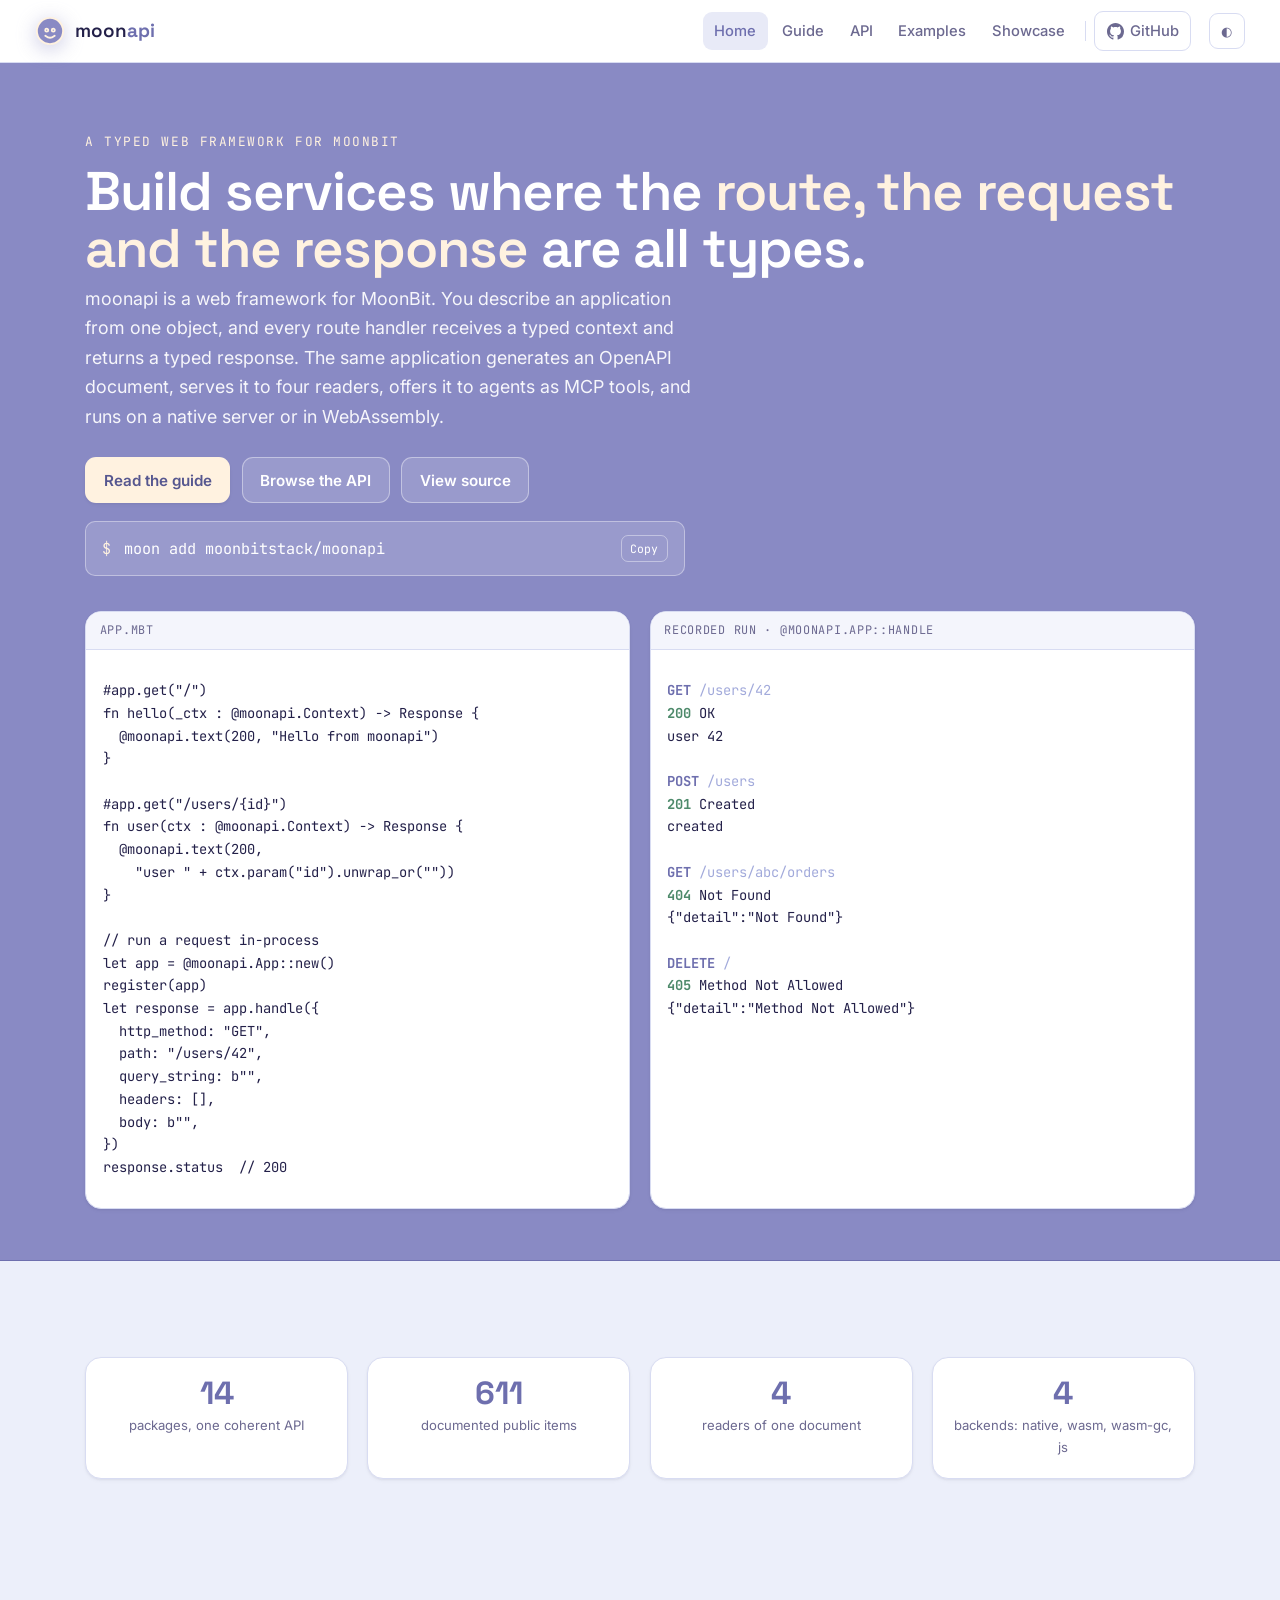
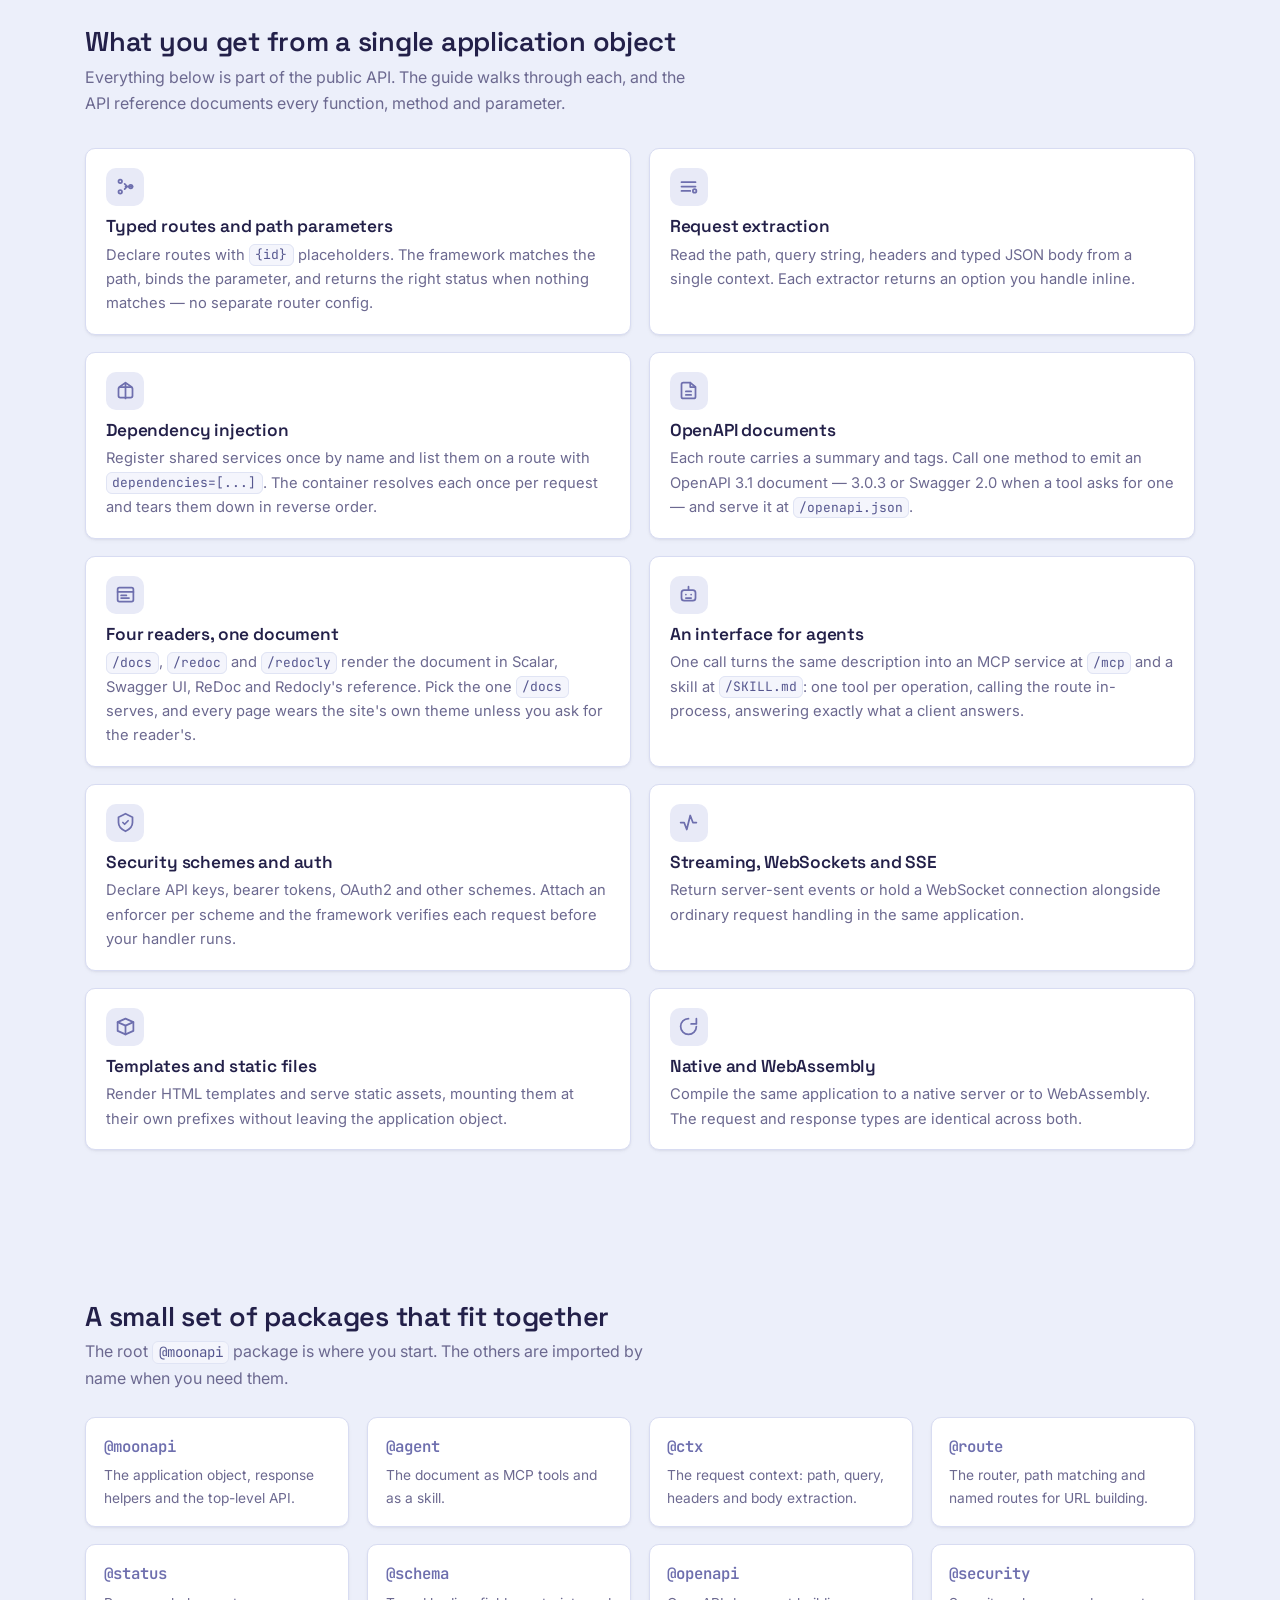
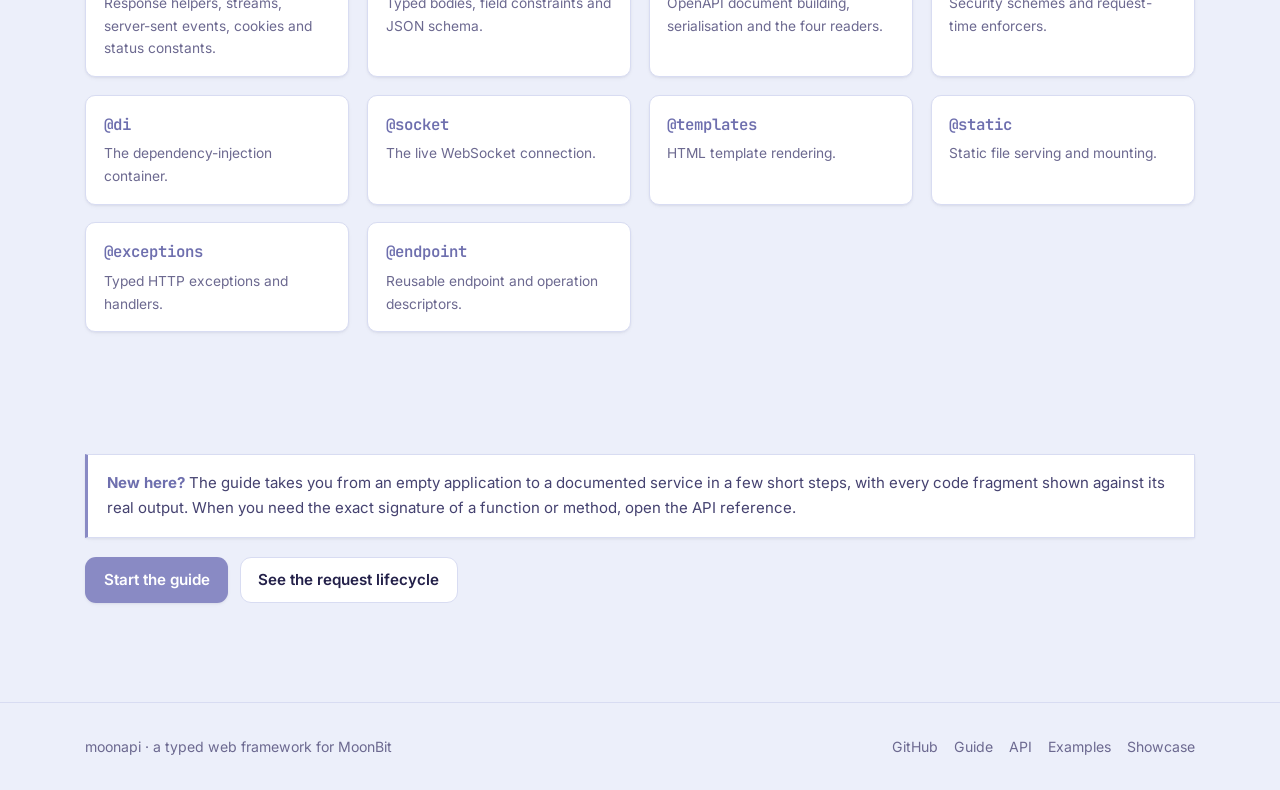
==== commit 04e8c195: "fix(moonapi): the reference lists every type the interface declares. The generator matched `pub(open" ====
--- a/docs/index.html
+++ b/docs/index.html
@@ -99,7 +99,7 @@
 <section class="section">
   <div class="stats">
     <div class="stat"><div class="n">14</div><div class="l">packages, one coherent API</div></div>
-    <div class="stat"><div class="n">568</div><div class="l">documented public items</div></div>
+    <div class="stat"><div class="n">611</div><div class="l">documented public items</div></div>
     <div class="stat"><div class="n">4</div><div class="l">readers of one document</div></div>
     <div class="stat"><div class="n">4</div><div class="l">backends: native, wasm, wasm-gc, js</div></div>
   </div>
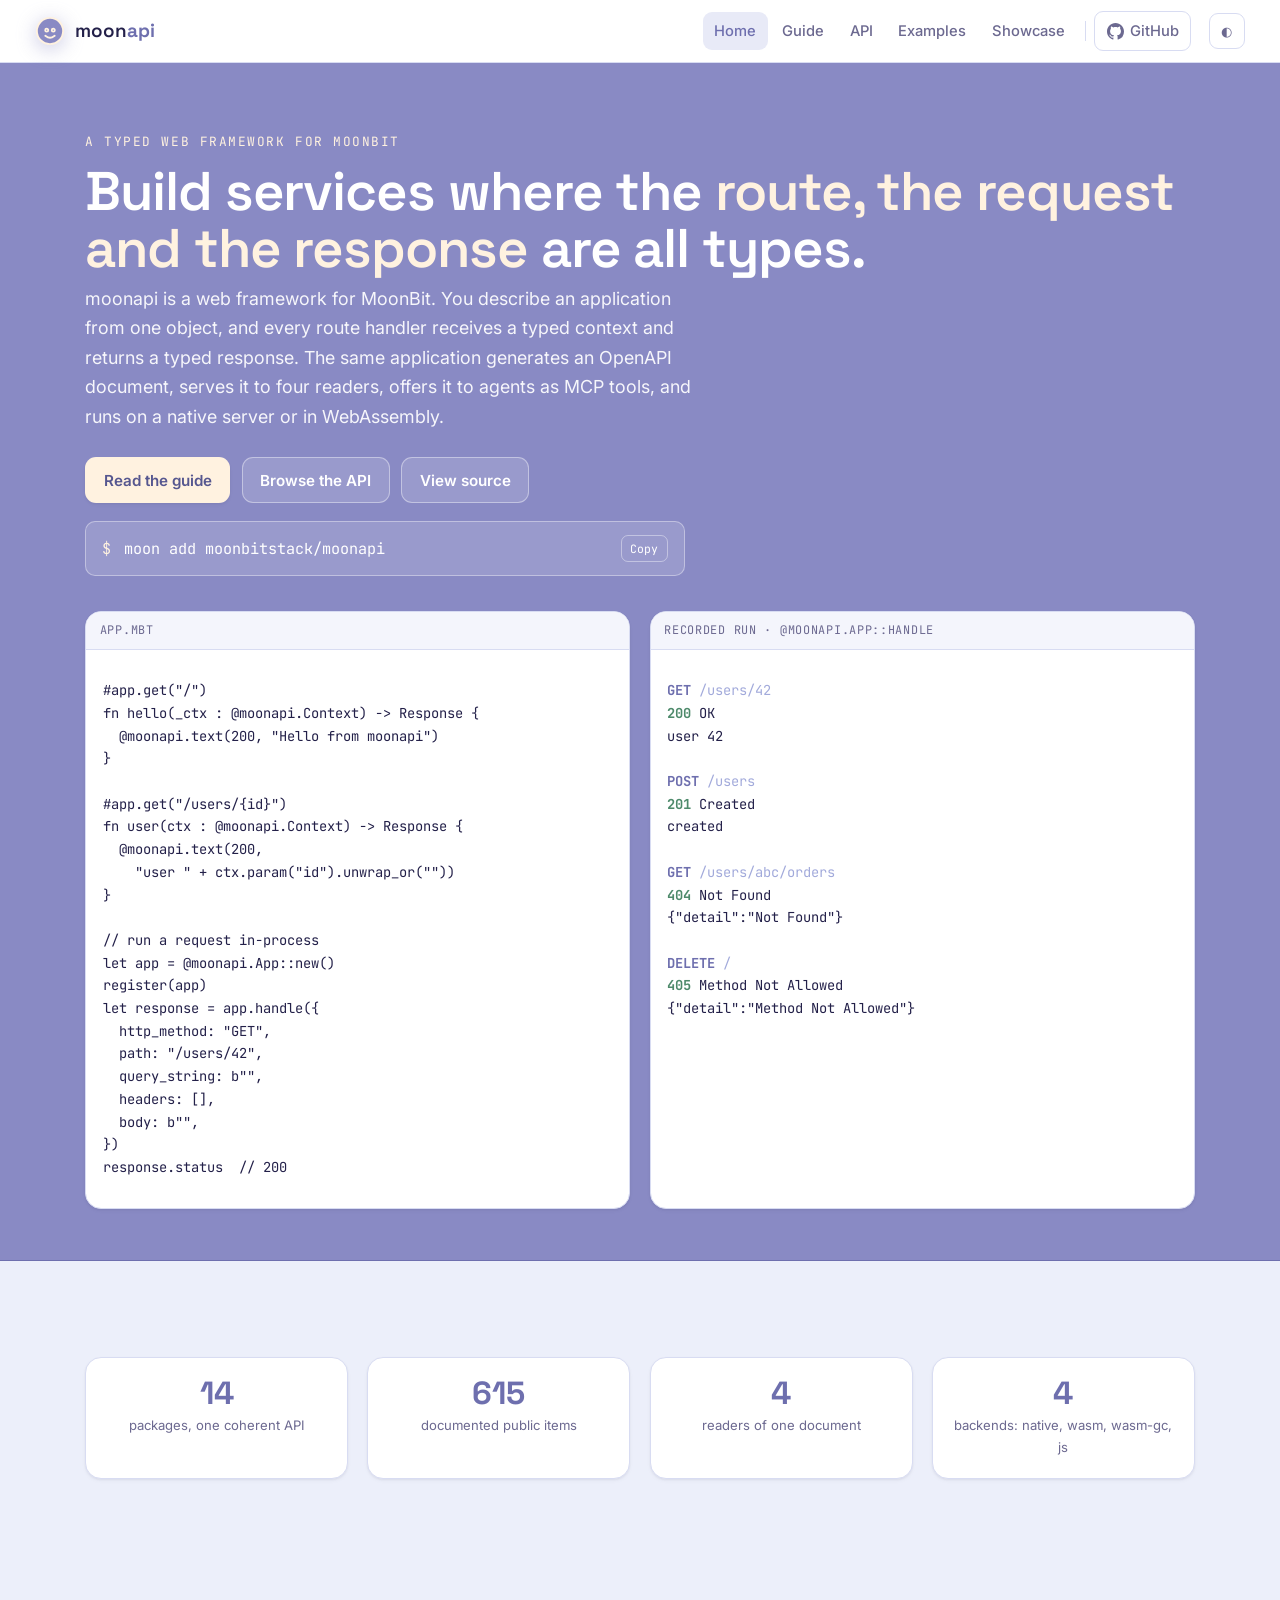
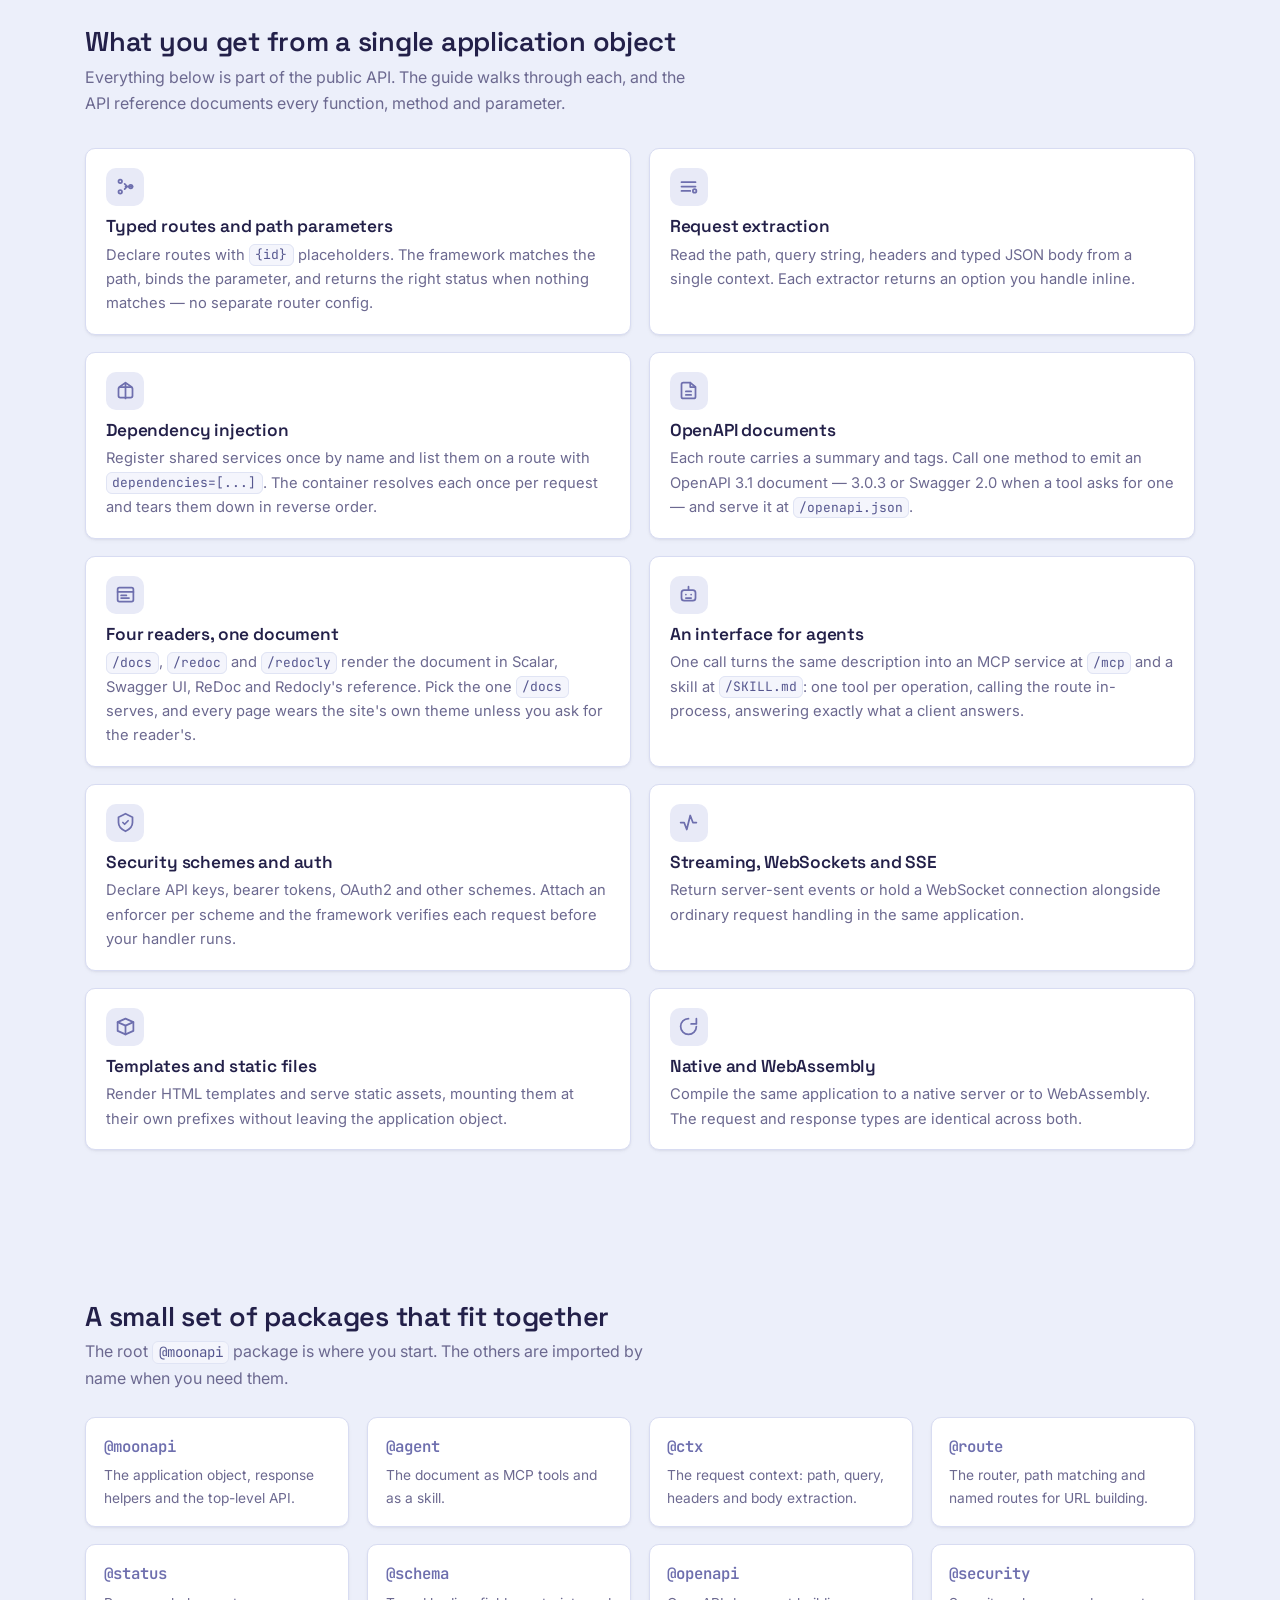
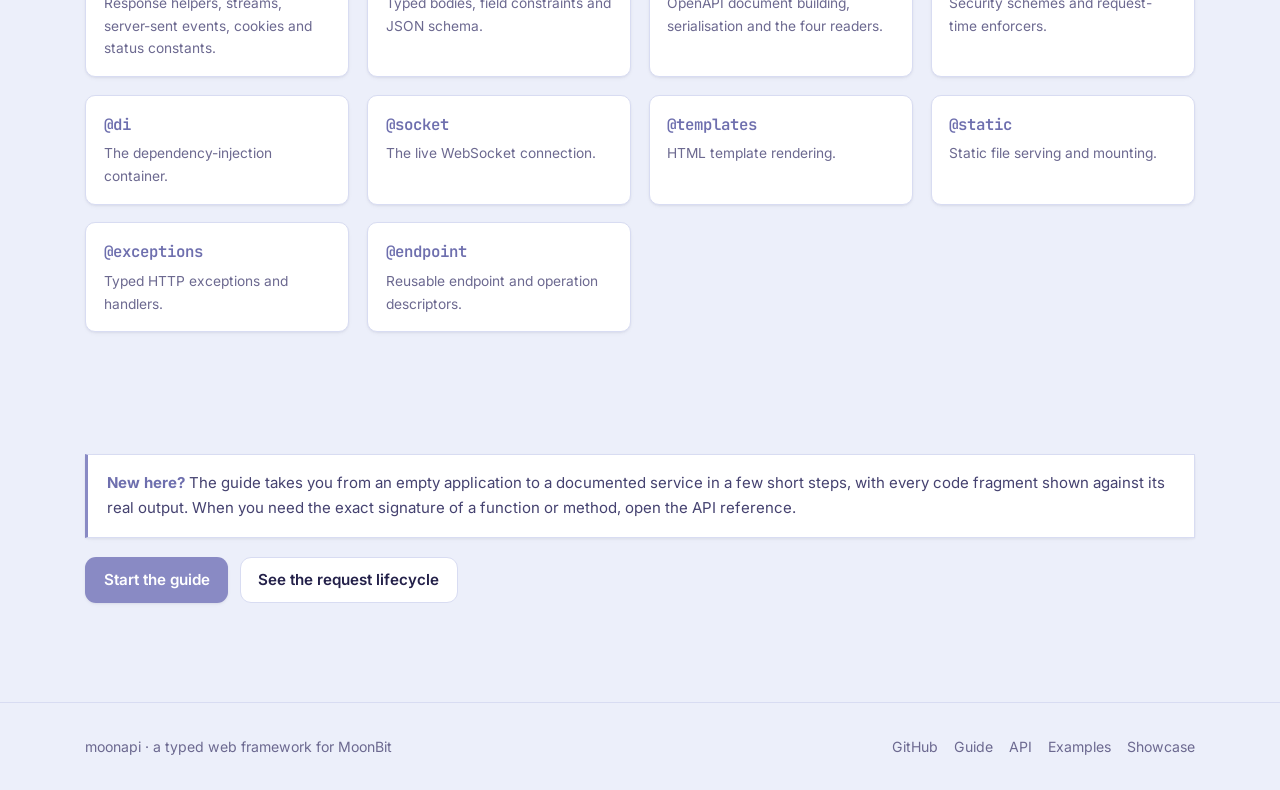
==== commit f8107263: "feat(moonapi): ask an application what a request reaches, and list its routes. `App::route_for` answ" ====
--- a/docs/index.html
+++ b/docs/index.html
@@ -99,7 +99,7 @@
 <section class="section">
   <div class="stats">
     <div class="stat"><div class="n">14</div><div class="l">packages, one coherent API</div></div>
-    <div class="stat"><div class="n">611</div><div class="l">documented public items</div></div>
+    <div class="stat"><div class="n">615</div><div class="l">documented public items</div></div>
     <div class="stat"><div class="n">4</div><div class="l">readers of one document</div></div>
     <div class="stat"><div class="n">4</div><div class="l">backends: native, wasm, wasm-gc, js</div></div>
   </div>
